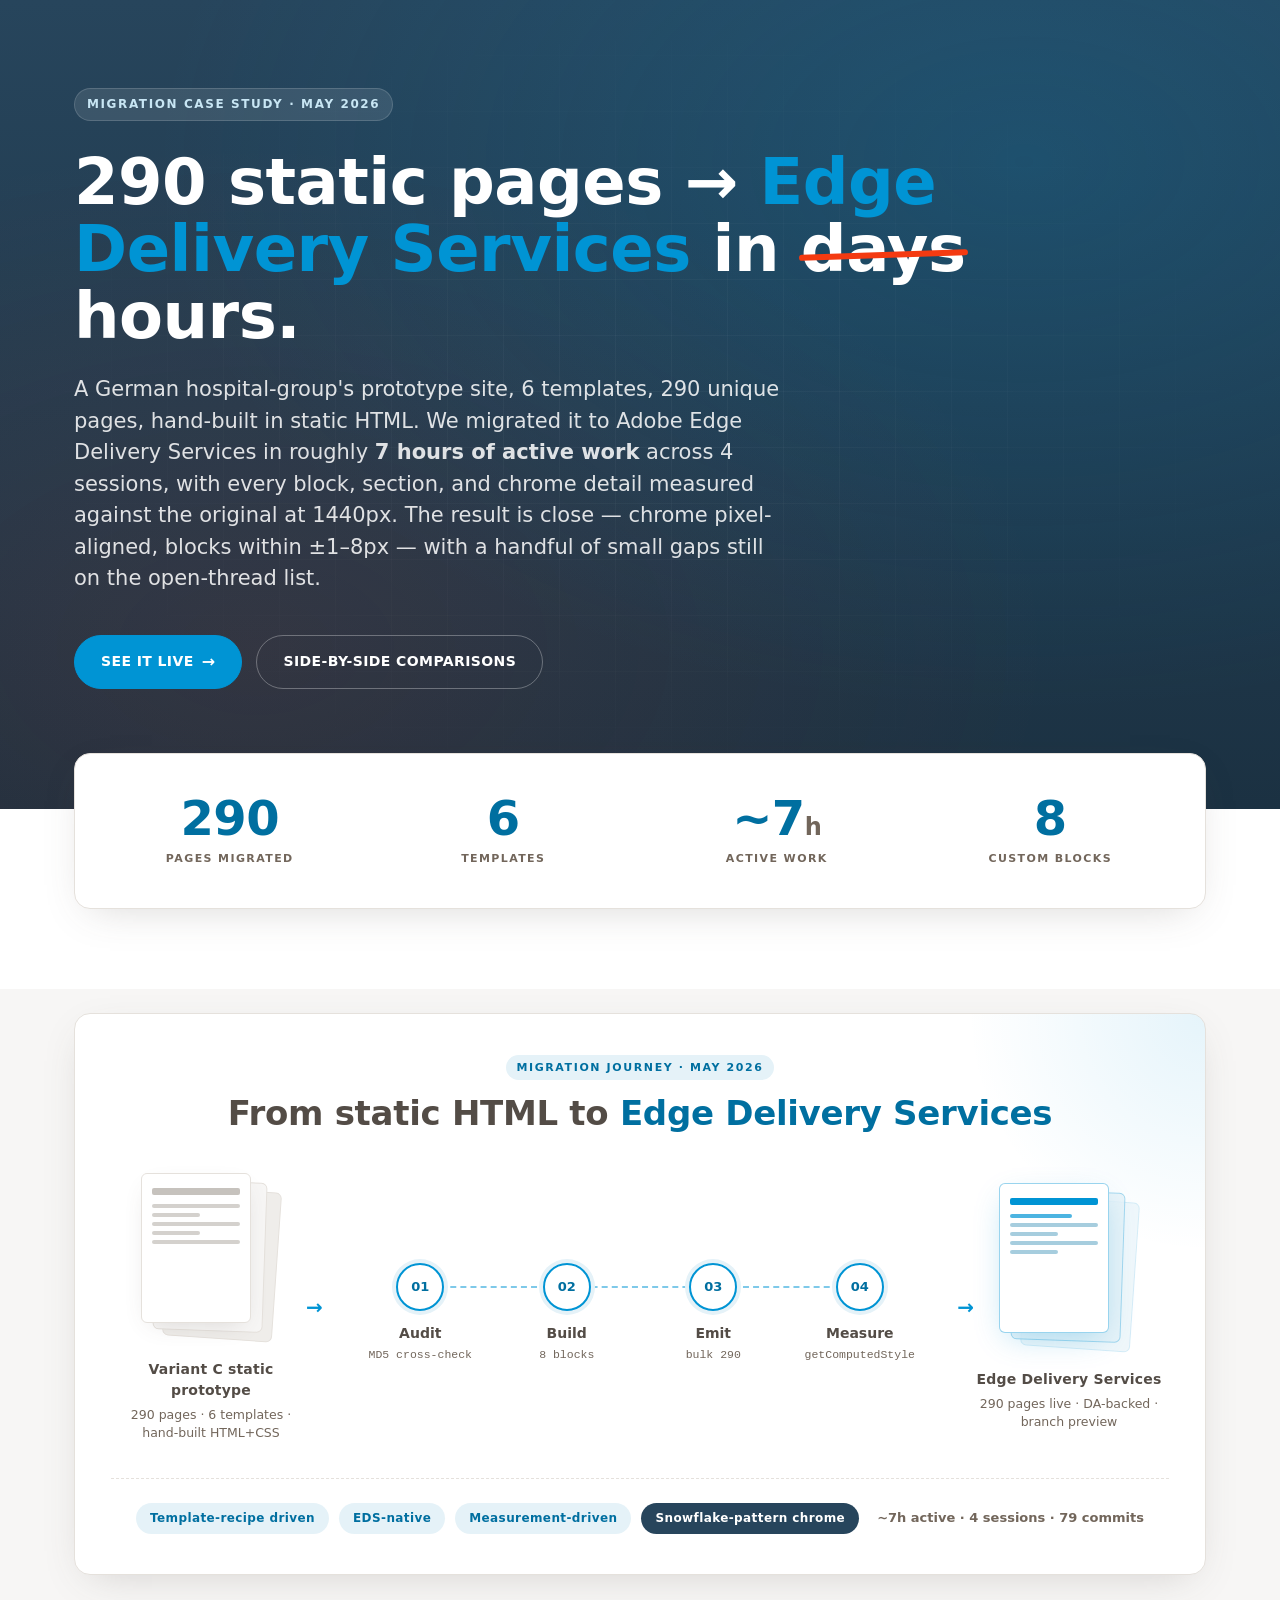
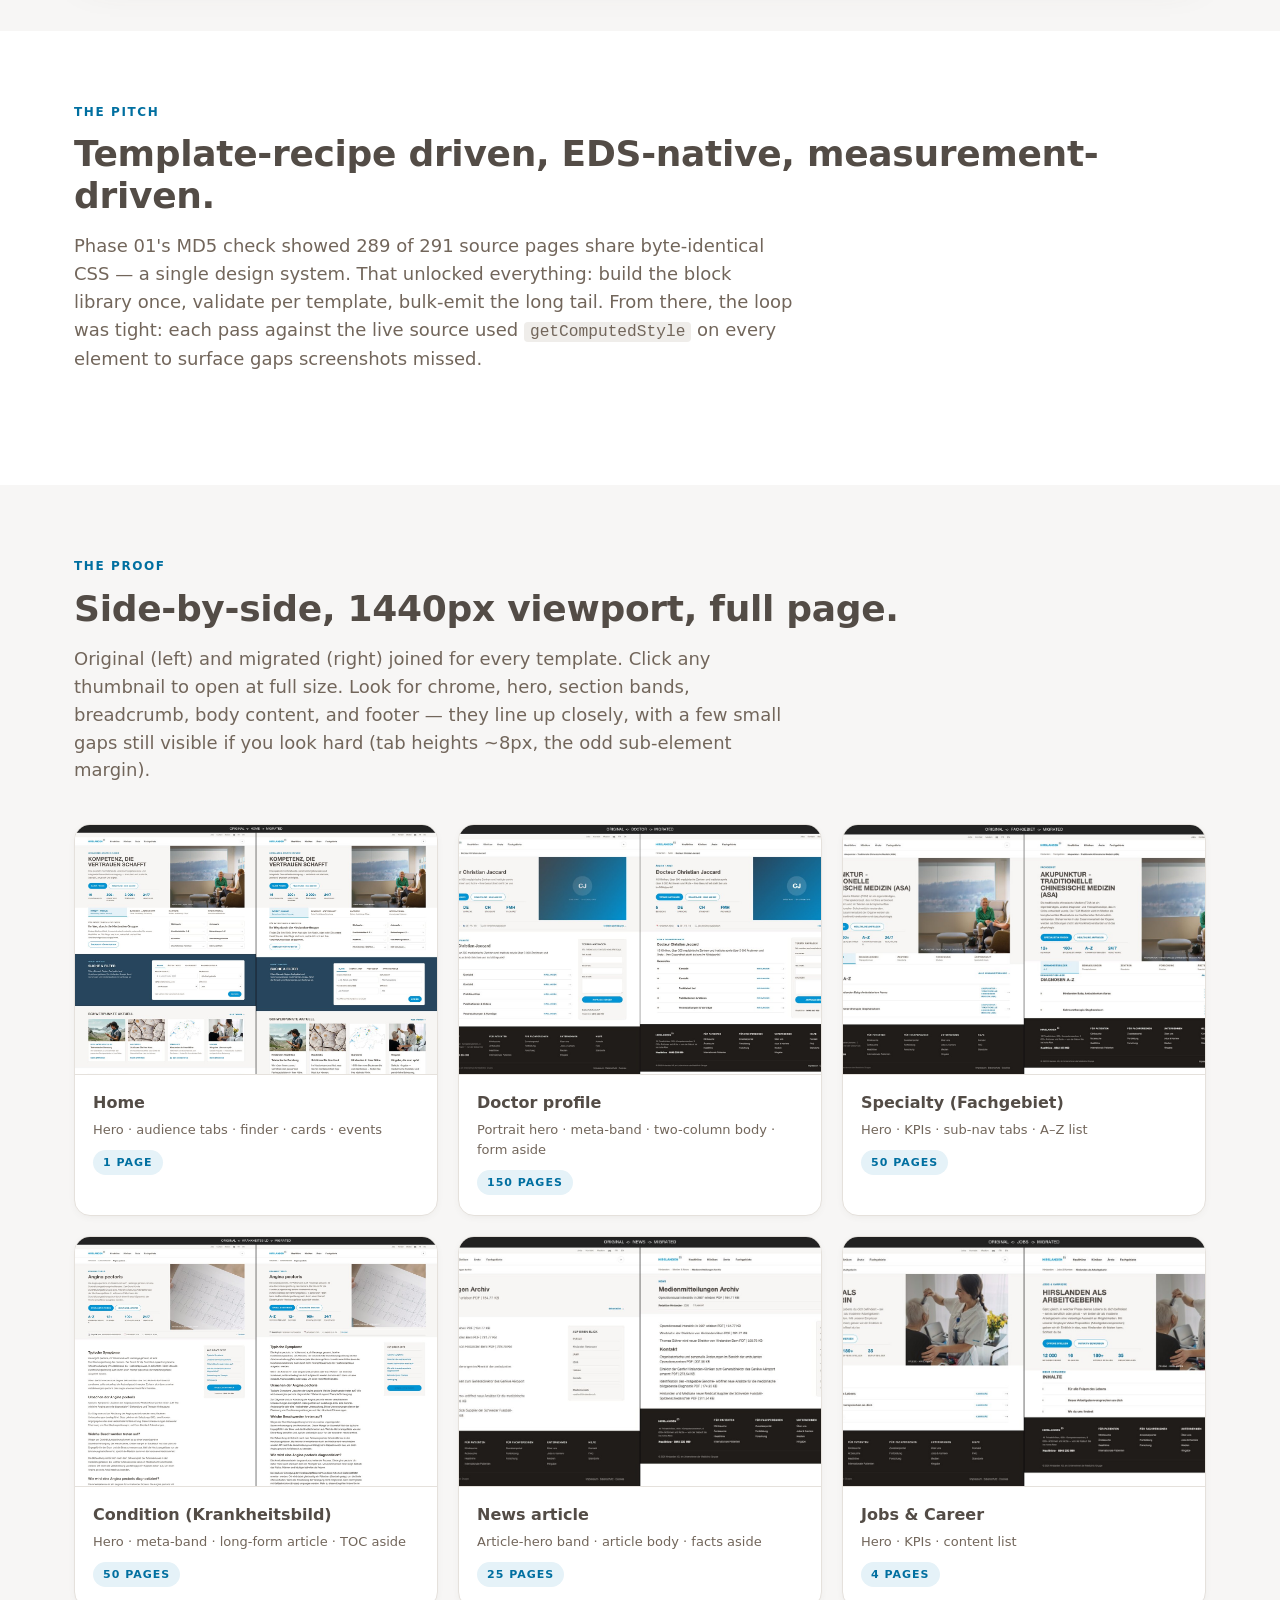
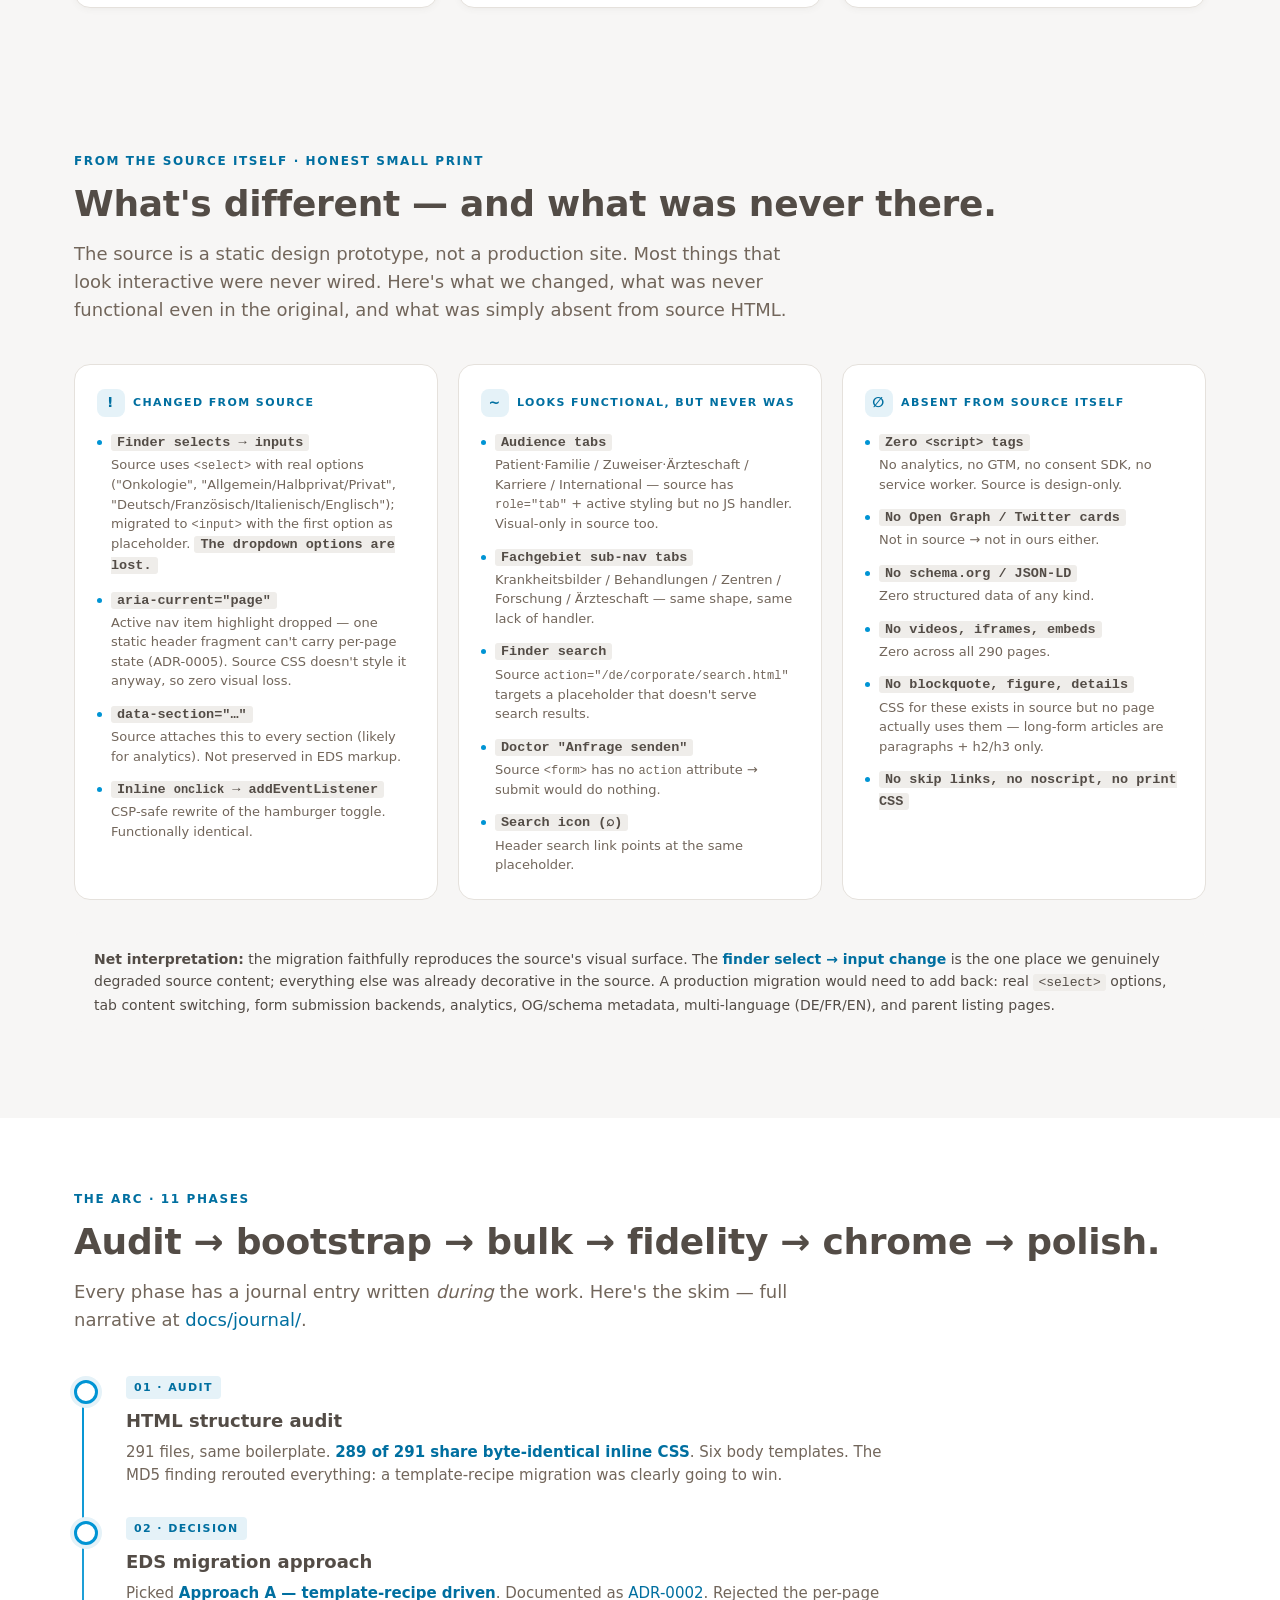
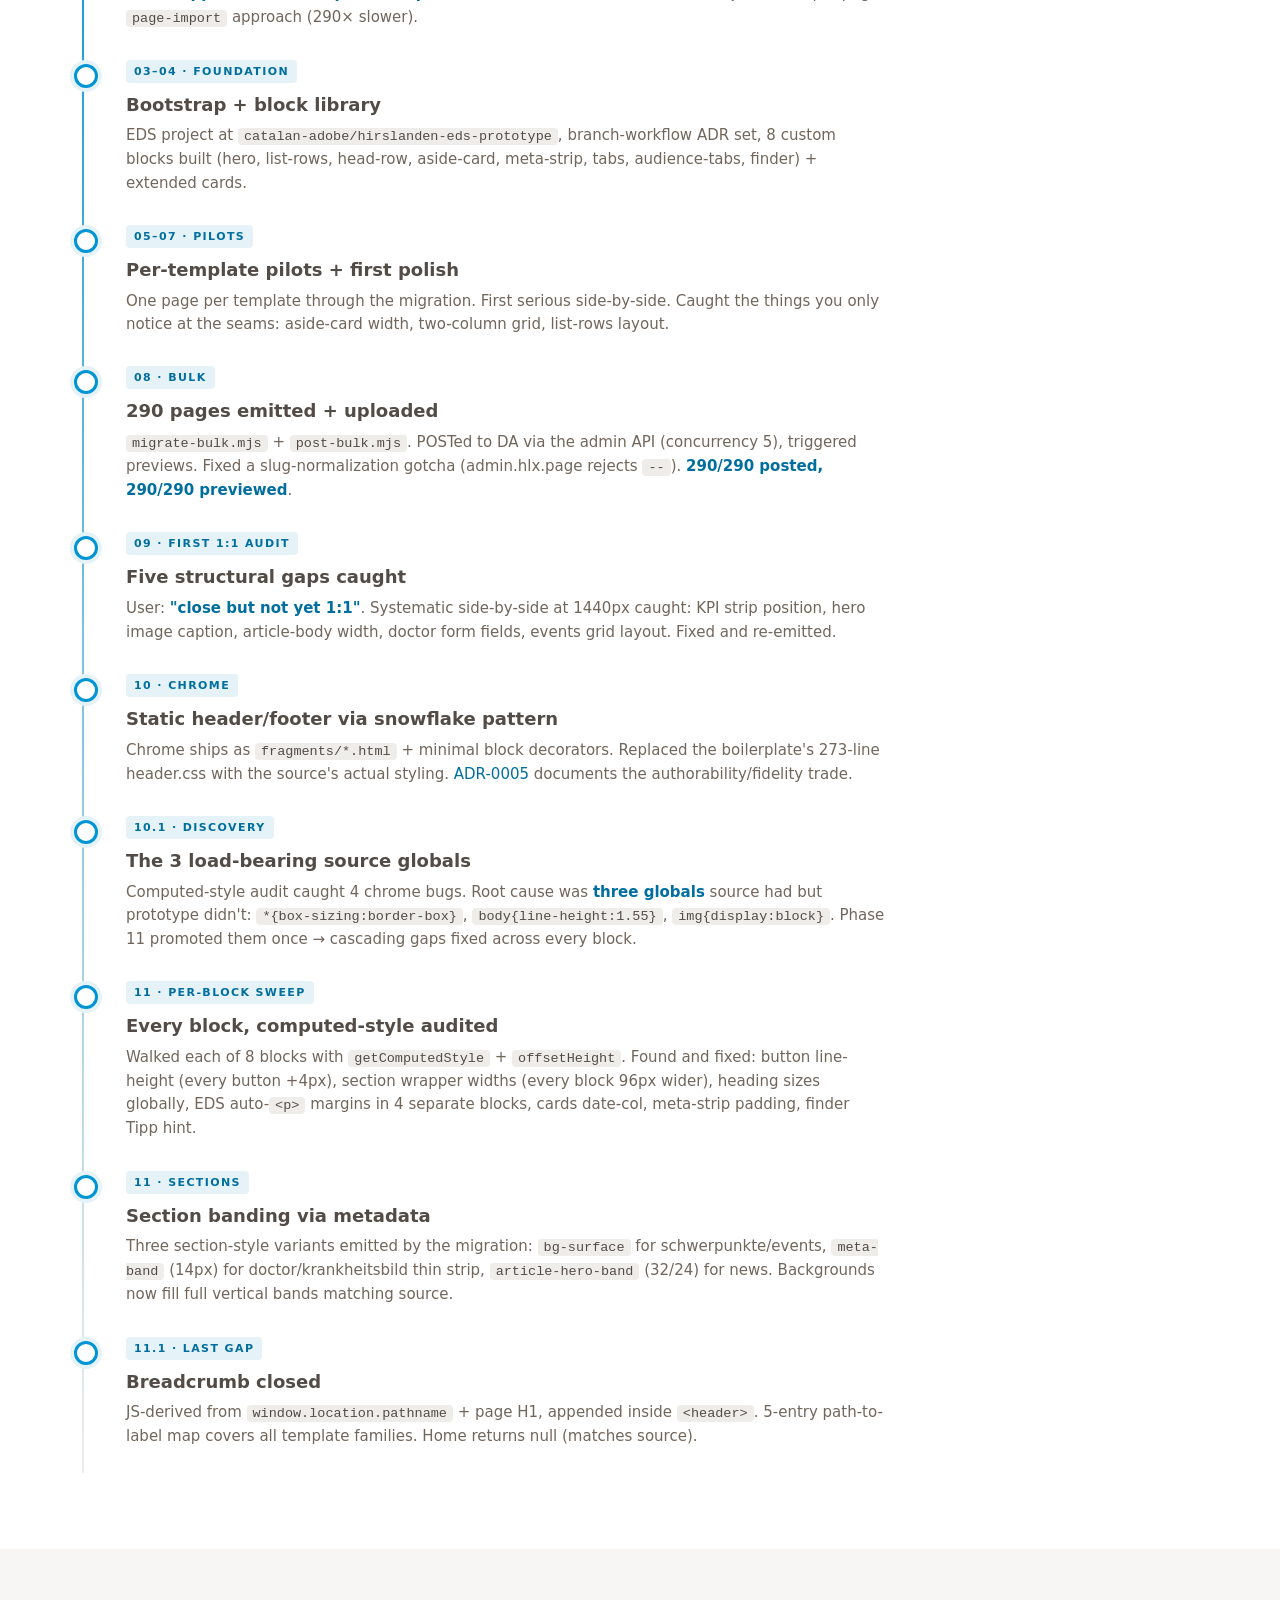
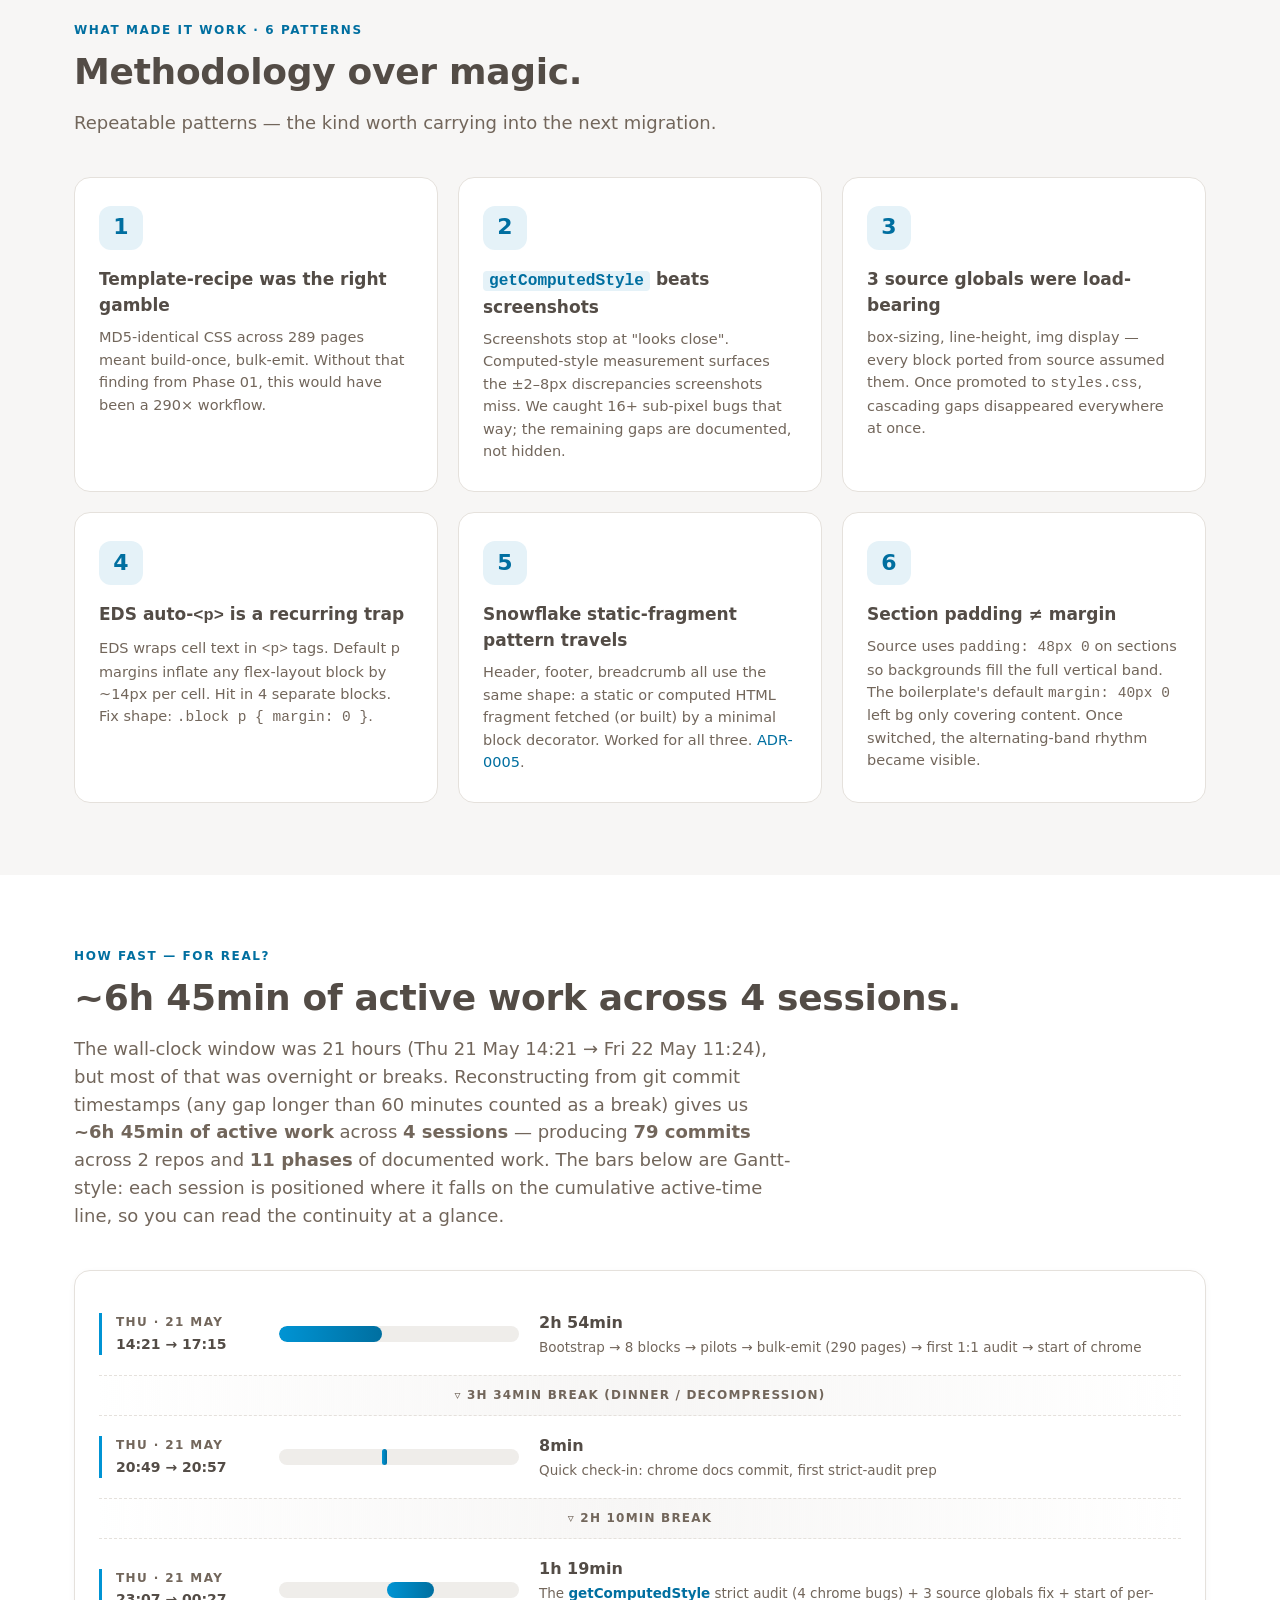
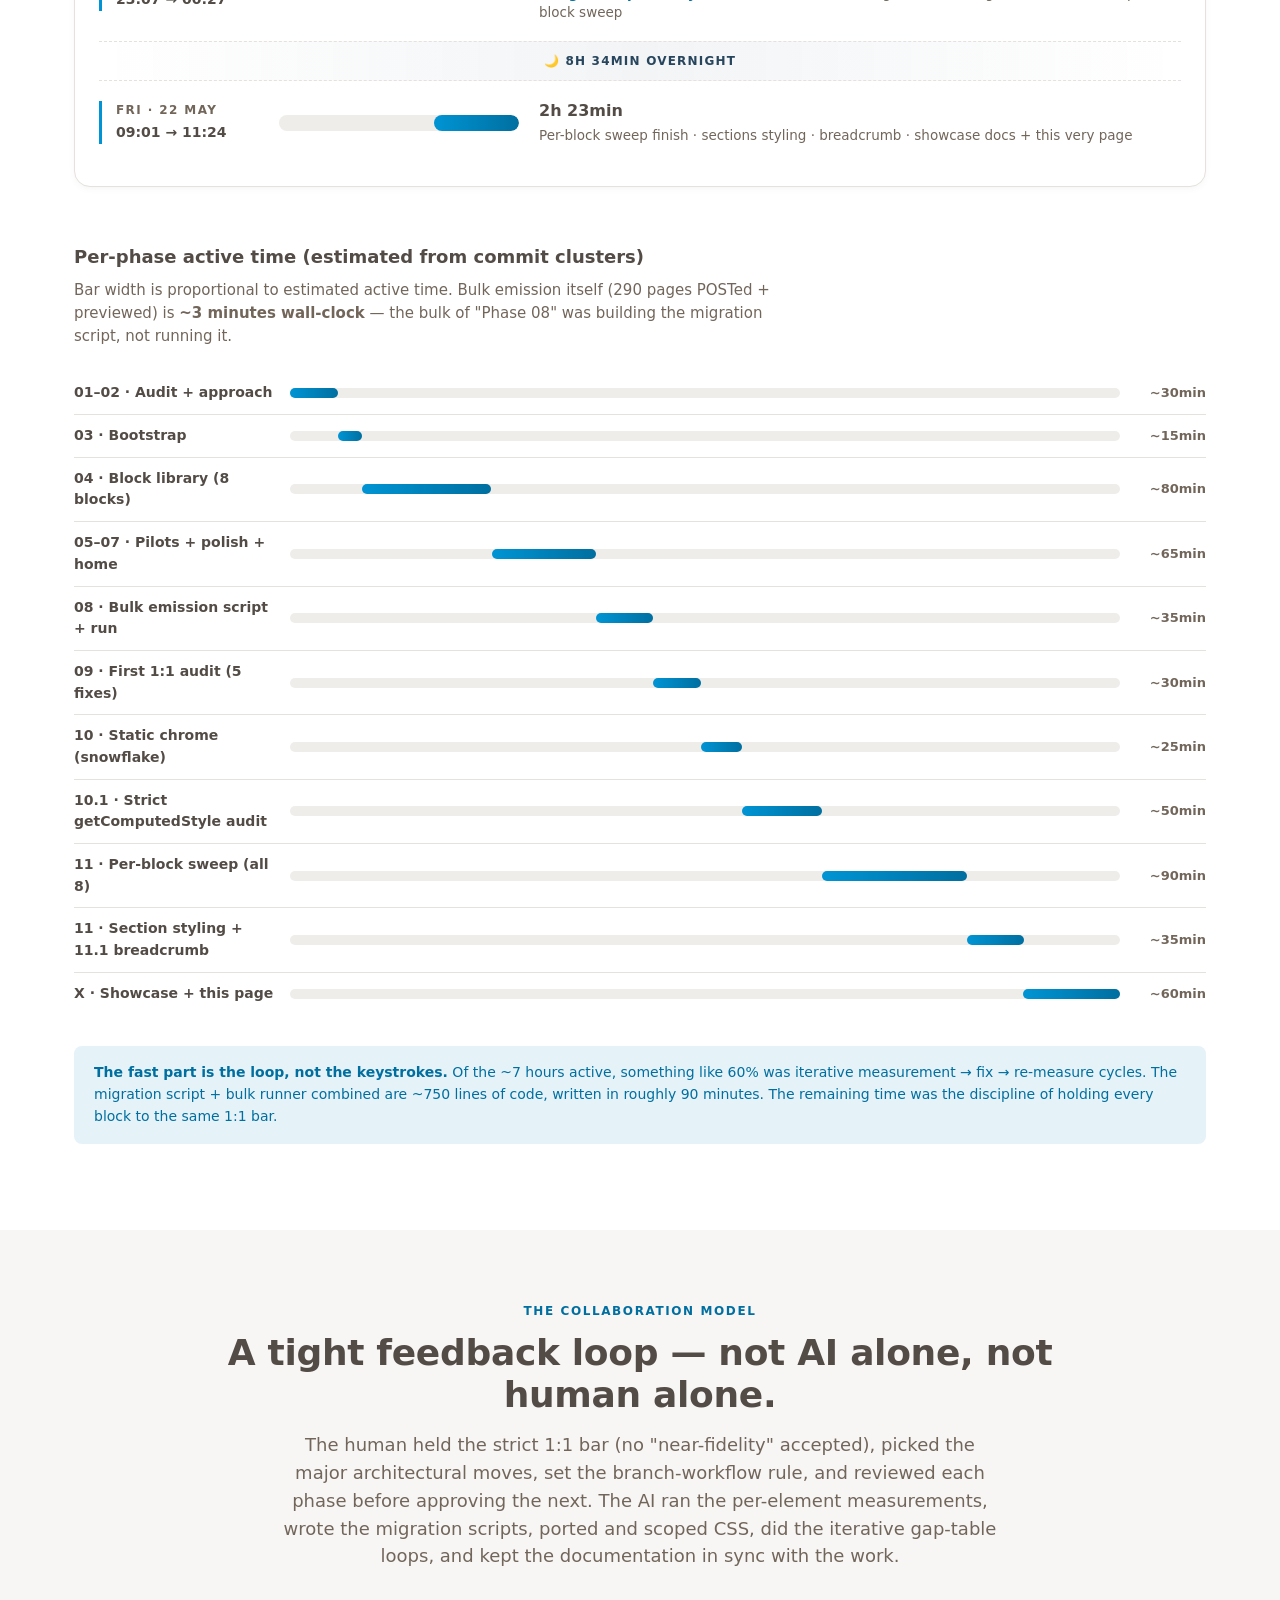
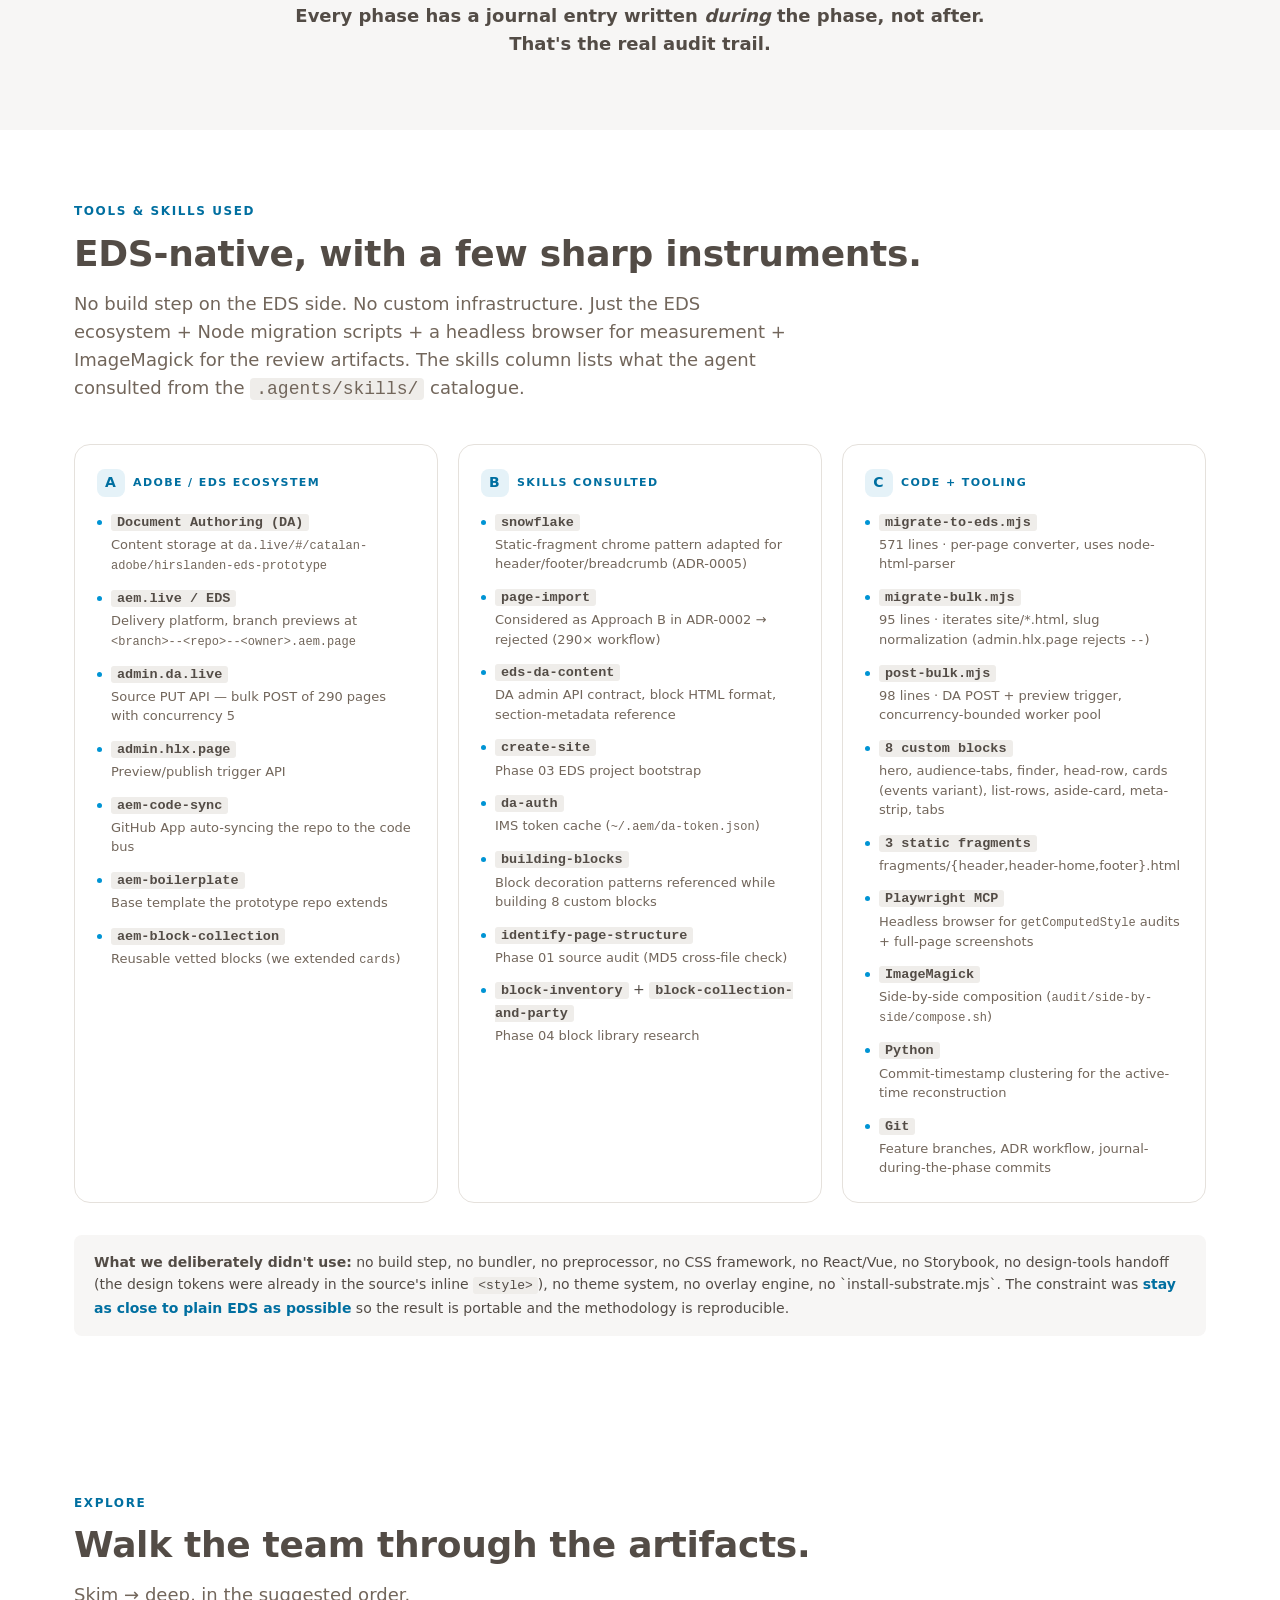
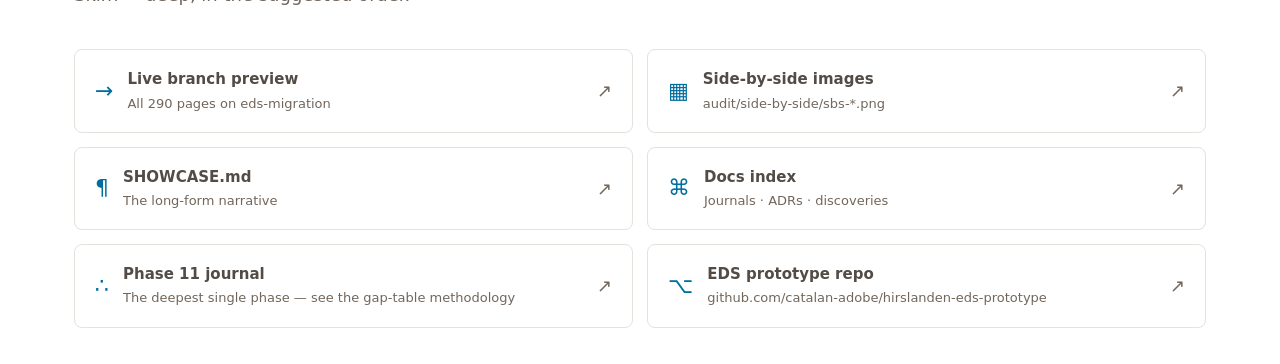
==== docs/showcase/index.html @ 806e6b84 "docs: relocate docs + audit from migrate-hirslanden Moves all 11 phase journals, 5 ADRs, 3 discoveri" ====
<!doctype html>
<html lang="en">
<head>
<meta charset="utf-8">
<meta name="viewport" content="width=device-width, initial-scale=1">
<title>290 pages → EDS in ~7 hours · Hirslanden migration case study</title>
<meta name="description" content="From static HTML to Adobe Edge Delivery Services in roughly 7 hours of active work, with high visual fidelity at 1440px and a handful of documented gaps still on the open-thread list.">
<style>
  :root {
    /* Variant C tokens — same palette as the migrated site */
    --bg: #FFFFFF;
    --surface: #F7F6F5;
    --surface-2: #EFEDEA;
    --ink: #534C46;
    --ink-soft: #72665B;
    --primary: #0094D4;
    --primary-soft: #E5F2F8;
    --primary-deep: #006FA0;
    --secondary: #27455C;
    --accent: #F43A11;
    --border: #E5E1DC;
    --radius: 8px;
    --radius-lg: 16px;
    --radius-pill: 999px;
    --shadow-sm: 0 2px 8px -3px rgba(83,76,70,0.10);
    --shadow-md: 0 12px 40px -16px rgba(83,76,70,0.25);
    --maxw: 1180px;
    --pad: 24px;
  }

  * { box-sizing: border-box; }
  html, body { margin: 0; padding: 0; }
  body {
    font-family: -apple-system, BlinkMacSystemFont, "SF Pro Text", "Segoe UI", system-ui, sans-serif;
    color: var(--ink);
    background: var(--bg);
    font-size: 16px;
    line-height: 1.55;
    -webkit-font-smoothing: antialiased;
  }
  a { color: var(--primary-deep); text-decoration: none; }
  a:hover { text-decoration: underline; }

  .wrap { max-width: var(--maxw); margin: 0 auto; padding: 0 var(--pad); }

  /* ========================= HERO ========================= */
  .hero {
    position: relative;
    background:
      radial-gradient(ellipse at 80% 20%, rgba(0,148,212,0.18) 0%, rgba(0,148,212,0) 60%),
      radial-gradient(ellipse at 20% 80%, rgba(244,58,17,0.10) 0%, rgba(244,58,17,0) 55%),
      linear-gradient(180deg, var(--secondary) 0%, #1B3142 100%);
    color: #fff;
    padding: 88px 0 120px;
    overflow: hidden;
  }
  .hero::before {
    content: "";
    position: absolute;
    inset: 0;
    background-image:
      linear-gradient(rgba(255,255,255,0.04) 1px, transparent 1px),
      linear-gradient(90deg, rgba(255,255,255,0.04) 1px, transparent 1px);
    background-size: 56px 56px;
    background-position: -1px -1px;
    pointer-events: none;
    mask-image: radial-gradient(ellipse at center, rgba(0,0,0,1) 0%, rgba(0,0,0,0) 75%);
    -webkit-mask-image: radial-gradient(ellipse at center, rgba(0,0,0,1) 0%, rgba(0,0,0,0) 75%);
  }
  .hero .wrap { position: relative; }
  .hero-eyebrow {
    display: inline-block;
    background: rgba(255,255,255,0.10);
    color: #C8E6F4;
    padding: 6px 12px;
    border-radius: var(--radius-pill);
    font-size: 12px;
    letter-spacing: 1.6px;
    text-transform: uppercase;
    font-weight: 600;
    margin-bottom: 28px;
    border: 1px solid rgba(255,255,255,0.15);
  }
  .hero-h1 {
    margin: 0 0 24px;
    font-size: clamp(36px, 5vw, 64px);
    line-height: 1.05;
    letter-spacing: -0.5px;
    font-weight: 700;
    max-width: 900px;
  }
  .hero-h1 .accent { color: var(--primary); }
  .hero-h1 .strike { position: relative; }
  .hero-h1 .strike::after {
    content: ""; position: absolute; left: -2px; right: -2px; top: 55%;
    height: 6px; background: var(--accent); transform: rotate(-2deg);
    border-radius: 3px;
  }
  .hero-lede {
    font-size: clamp(17px, 1.8vw, 21px);
    line-height: 1.5;
    max-width: 720px;
    color: rgba(255,255,255,0.85);
    margin: 0 0 40px;
  }
  .hero-ctas { display: flex; gap: 14px; flex-wrap: wrap; }
  .btn {
    display: inline-flex; align-items: center; gap: 8px;
    padding: 14px 26px;
    border-radius: var(--radius-pill);
    font-weight: 600; font-size: 14px;
    letter-spacing: 0.4px; text-transform: uppercase;
    border: 1.5px solid transparent;
    transition: transform 0.12s, background 0.15s, border-color 0.15s;
  }
  .btn:hover { text-decoration: none; transform: translateY(-1px); }
  .btn-primary { background: var(--primary); color: #fff; border-color: var(--primary); }
  .btn-primary:hover { background: var(--primary-deep); border-color: var(--primary-deep); }
  .btn-ghost { background: transparent; color: #fff; border-color: rgba(255,255,255,0.30); }
  .btn-ghost:hover { background: rgba(255,255,255,0.08); }
  .btn .arrow { font-size: 16px; }

  /* ========================= STAT STRIP ========================= */
  .stats {
    position: relative;
    margin-top: -56px;
    margin-bottom: 80px;
  }
  .stats-grid {
    background: #fff;
    border-radius: var(--radius-lg);
    box-shadow: var(--shadow-md);
    padding: 32px 24px;
    display: grid;
    grid-template-columns: repeat(4, 1fr);
    gap: 12px;
    border: 1px solid var(--border);
  }
  @media (max-width: 820px) {
    .stats-grid { grid-template-columns: repeat(2, 1fr); padding: 24px 16px; }
  }
  .stat { text-align: center; padding: 8px 12px; }
  .stat-n {
    font-size: clamp(32px, 4vw, 48px);
    font-weight: 700;
    color: var(--primary-deep);
    line-height: 1;
    letter-spacing: -0.5px;
    font-variant-numeric: tabular-nums;
  }
  .stat-l {
    margin-top: 8px;
    font-size: 11px;
    letter-spacing: 1.4px;
    text-transform: uppercase;
    font-weight: 600;
    color: var(--ink-soft);
  }

  /* ========================= SECTION ========================= */
  section.pad { padding: 72px 0; }
  section.bg-surface { background: var(--surface); }
  .section-eyebrow {
    font-size: 12px;
    letter-spacing: 1.6px;
    text-transform: uppercase;
    color: var(--primary-deep);
    font-weight: 700;
    margin: 0 0 12px;
  }
  .section-h2 {
    margin: 0 0 16px;
    font-size: clamp(26px, 3vw, 36px);
    line-height: 1.15;
    letter-spacing: -0.3px;
    color: var(--ink);
    font-weight: 700;
  }
  .section-lede {
    font-size: 18px;
    color: var(--ink-soft);
    max-width: 720px;
    margin: 0 0 40px;
  }

  /* ========================= SBS GALLERY ========================= */
  .sbs-grid {
    display: grid;
    grid-template-columns: repeat(3, 1fr);
    gap: 20px;
  }
  @media (max-width: 980px) { .sbs-grid { grid-template-columns: repeat(2, 1fr); } }
  @media (max-width: 560px) { .sbs-grid { grid-template-columns: 1fr; } }
  .sbs-card {
    background: #fff;
    border-radius: var(--radius-lg);
    overflow: hidden;
    border: 1px solid var(--border);
    box-shadow: var(--shadow-sm);
    transition: transform 0.15s, box-shadow 0.15s;
    cursor: zoom-in;
    display: flex;
    flex-direction: column;
  }
  .sbs-card:hover { transform: translateY(-2px); box-shadow: var(--shadow-md); }
  .sbs-card .frame {
    aspect-ratio: 16 / 11;
    background: var(--surface);
    overflow: hidden;
    position: relative;
  }
  .sbs-card .frame img {
    width: 100%; height: 100%;
    object-fit: cover;
    object-position: top center;
    display: block;
  }
  .sbs-card .body {
    padding: 16px 18px 20px;
    border-top: 1px solid var(--border);
  }
  .sbs-card .label { font-weight: 700; color: var(--ink); font-size: 16px; }
  .sbs-card .sub { font-size: 13px; color: var(--ink-soft); margin-top: 4px; }
  .sbs-card .chip {
    display: inline-block; margin-top: 10px;
    background: var(--primary-soft); color: var(--primary-deep);
    padding: 4px 10px; border-radius: var(--radius-pill);
    font-size: 11px; font-weight: 700; letter-spacing: 1px; text-transform: uppercase;
  }

  /* ========================= TIMELINE ========================= */
  .timeline {
    position: relative;
    padding-left: 28px;
  }
  .timeline::before {
    content: "";
    position: absolute;
    left: 8px; top: 4px; bottom: 4px;
    width: 2px; background: linear-gradient(180deg, var(--primary) 0%, var(--surface-2) 100%);
    border-radius: 2px;
  }
  .phase {
    position: relative;
    padding: 0 0 28px 24px;
  }
  .phase::before {
    content: "";
    position: absolute;
    left: -28px; top: 6px;
    width: 18px; height: 18px;
    border-radius: 50%;
    background: #fff;
    border: 3px solid var(--primary);
    box-shadow: 0 0 0 4px var(--primary-soft);
  }
  .phase-num {
    display: inline-block;
    font-size: 11px; letter-spacing: 1.4px; text-transform: uppercase;
    font-weight: 700; color: var(--primary-deep);
    background: var(--primary-soft); padding: 3px 8px; border-radius: 4px;
    margin-bottom: 8px;
  }
  .phase-h { margin: 0 0 6px; font-size: 18px; font-weight: 700; color: var(--ink); }
  .phase-d { margin: 0; color: var(--ink-soft); font-size: 15px; line-height: 1.55; max-width: 760px; }
  .phase-d em { color: var(--primary-deep); font-style: normal; font-weight: 600; }
  .phase-d code {
    background: var(--surface-2); padding: 1px 6px; border-radius: 4px;
    font-size: 0.9em; color: var(--ink); font-family: "SF Mono", Menlo, Consolas, monospace;
  }

  /* ========================= PATTERNS GRID ========================= */
  .patterns {
    display: grid;
    grid-template-columns: repeat(3, 1fr);
    gap: 20px;
  }
  @media (max-width: 980px) { .patterns { grid-template-columns: repeat(2, 1fr); } }
  @media (max-width: 560px) { .patterns { grid-template-columns: 1fr; } }
  .pattern {
    background: #fff;
    border: 1px solid var(--border);
    border-radius: var(--radius-lg);
    padding: 28px 24px;
    transition: transform 0.15s, border-color 0.15s;
  }
  .pattern:hover { transform: translateY(-2px); border-color: var(--primary); }
  .pattern .icon {
    width: 44px; height: 44px;
    border-radius: 12px;
    background: var(--primary-soft);
    color: var(--primary-deep);
    display: inline-flex; align-items: center; justify-content: center;
    font-size: 22px; font-weight: 700;
    margin-bottom: 16px;
  }
  .pattern-h { margin: 0 0 8px; font-size: 17px; font-weight: 700; color: var(--ink); }
  .pattern-d { margin: 0; font-size: 14.5px; color: var(--ink-soft); line-height: 1.55; }

  /* ========================= SESSIONS STRIP ========================= */
  .sessions {
    background: #fff;
    border: 1px solid var(--border);
    border-radius: var(--radius-lg);
    padding: 28px 24px;
    box-shadow: var(--shadow-sm);
  }
  .session-row,
  .session-total {
    display: grid;
    grid-template-columns: 160px 240px 1fr;
    gap: 20px;
    align-items: center;
    padding: 12px 0;
  }
  .session-total {
    border-top: 2px solid var(--surface-2);
    margin-top: 4px;
    padding-top: 18px;
  }
  .session-when {
    border-left: 3px solid var(--primary);
    padding-left: 14px;
  }
  .session-day {
    font-size: 12px;
    letter-spacing: 1.4px;
    text-transform: uppercase;
    color: var(--ink-soft);
    font-weight: 700;
  }
  .session-time {
    margin-top: 2px;
    font-size: 14px;
    font-weight: 700;
    color: var(--ink);
    font-variant-numeric: tabular-nums;
  }
  .session-bar {
    height: 16px;
    background: var(--surface-2);
    border-radius: var(--radius-pill);
    overflow: hidden;
    position: relative;
  }
  .session-fill {
    position: absolute;
    top: 0;
    height: 100%;
    border-radius: var(--radius-pill);
    /* Gantt-style: each session positioned where it falls in the
       cumulative active timeline. Continuity makes the 4-session
       chain feel like one connected effort. */
    transition: left 0.8s cubic-bezier(0.4, 0, 0.2, 1),
                width 0.8s cubic-bezier(0.4, 0, 0.2, 1);
  }
  .session-meta { min-width: 0; }
  .session-span {
    font-size: 16px;
    font-weight: 700;
    color: var(--ink);
    font-variant-numeric: tabular-nums;
  }
  .session-what {
    margin-top: 2px;
    font-size: 13.5px;
    color: var(--ink-soft);
    line-height: 1.45;
  }
  .session-what em { color: var(--primary-deep); font-style: normal; font-weight: 600; }
  .session-gap {
    text-align: center;
    padding: 10px 0;
    font-size: 12px;
    letter-spacing: 1.2px;
    text-transform: uppercase;
    color: var(--ink-soft);
    font-weight: 600;
    border-top: 1px dashed var(--border);
    border-bottom: 1px dashed var(--border);
    margin: 6px 0;
    background: linear-gradient(90deg, transparent 0%, var(--surface) 50%, transparent 100%);
  }
  .session-gap.night {
    color: var(--secondary);
    background: linear-gradient(90deg, transparent 0%, rgba(39,69,92,0.06) 50%, transparent 100%);
  }
  @media (max-width: 820px) {
    .session-row, .session-total {
      grid-template-columns: 1fr;
      gap: 8px;
    }
    .session-bar { display: none; }
  }

  /* ========================= TIME BARS ========================= */
  .time-row {
    display: grid;
    grid-template-columns: 200px 1fr 70px;
    align-items: center;
    gap: 16px;
    padding: 10px 0;
    border-bottom: 1px solid var(--border);
  }
  .time-row:last-child { border-bottom: none; }
  .time-label { font-size: 14px; font-weight: 600; color: var(--ink); }
  .time-bar {
    height: 10px;
    background: var(--surface-2);
    border-radius: var(--radius-pill);
    position: relative;
  }
  .time-bar > span {
    display: block;
    position: absolute;
    top: 0;
    height: 100%;
    background: linear-gradient(90deg, var(--primary) 0%, var(--primary-deep) 100%);
    border-radius: var(--radius-pill);
    /* Gantt-style: each phase positioned at its cumulative offset in
       the total active timeline. */
    transition: left 0.6s cubic-bezier(0.4, 0, 0.2, 1),
                width 0.6s cubic-bezier(0.4, 0, 0.2, 1);
  }
  .time-val { font-size: 13px; color: var(--ink-soft); text-align: right; font-variant-numeric: tabular-nums; font-weight: 600; }
  @media (max-width: 720px) {
    .time-row { grid-template-columns: 1fr; gap: 4px; padding: 12px 0; }
    .time-val { text-align: left; }
  }

  /* ========================= TOOLS GRID ========================= */
  .tools {
    display: grid;
    grid-template-columns: repeat(3, 1fr);
    gap: 20px;
  }
  @media (max-width: 980px) { .tools { grid-template-columns: repeat(2, 1fr); } }
  @media (max-width: 560px) { .tools { grid-template-columns: 1fr; } }
  .tool-card {
    background: #fff;
    border: 1px solid var(--border);
    border-radius: var(--radius-lg);
    padding: 24px 22px;
  }
  .tool-card .cat {
    font-size: 11px;
    letter-spacing: 1.4px;
    text-transform: uppercase;
    color: var(--primary-deep);
    font-weight: 700;
    margin: 0 0 14px;
    display: flex;
    align-items: center;
    gap: 8px;
  }
  .tool-card .cat .badge {
    width: 28px; height: 28px;
    border-radius: 8px;
    background: var(--primary-soft);
    display: inline-flex; align-items: center; justify-content: center;
    font-size: 14px; font-weight: 700; color: var(--primary-deep);
  }
  .tool-card ul {
    list-style: none;
    padding: 0;
    margin: 0;
    display: flex;
    flex-direction: column;
    gap: 12px;
  }
  .tool-card li {
    font-size: 14px;
    line-height: 1.5;
    color: var(--ink);
    padding-left: 14px;
    position: relative;
  }
  .tool-card li::before {
    content: "";
    position: absolute;
    left: 0; top: 9px;
    width: 5px; height: 5px;
    background: var(--primary);
    border-radius: 50%;
  }
  .tool-card li strong {
    color: var(--ink);
    font-weight: 700;
    font-family: "SF Mono", Menlo, Consolas, monospace;
    font-size: 13.5px;
    background: var(--surface-2);
    padding: 1px 6px;
    border-radius: 3px;
  }
  .tool-card li .role {
    display: block;
    font-size: 13px;
    color: var(--ink-soft);
    margin-top: 2px;
  }

  /* ========================= LINKS ========================= */
  .link-grid {
    display: grid;
    grid-template-columns: repeat(2, 1fr);
    gap: 14px;
  }
  @media (max-width: 720px) { .link-grid { grid-template-columns: 1fr; } }
  .link-card {
    display: flex; align-items: center; gap: 14px;
    background: #fff;
    border: 1px solid var(--border);
    border-radius: var(--radius);
    padding: 18px 20px;
    text-decoration: none;
    color: var(--ink);
    transition: border-color 0.15s, transform 0.15s;
  }
  .link-card:hover { border-color: var(--primary); transform: translateX(2px); text-decoration: none; }
  .link-card .icon { color: var(--primary-deep); font-size: 22px; flex: none; }
  .link-card .title { font-weight: 700; font-size: 15px; }
  .link-card .sub { font-size: 13px; color: var(--ink-soft); margin-top: 2px; }
  .link-card .arrow { margin-left: auto; color: var(--ink-soft); font-size: 18px; }

  /* ========================= LIGHTBOX ========================= */
  .lightbox {
    position: fixed; inset: 0;
    background: rgba(31, 28, 25, 0.92);
    display: none;
    align-items: center;
    justify-content: center;
    z-index: 1000;
    padding: 32px;
  }
  .lightbox.is-open { display: flex; }
  .lightbox img {
    max-width: 100%; max-height: 100%;
    box-shadow: 0 40px 80px rgba(0,0,0,0.5);
    border-radius: 4px;
  }
  .lightbox-close {
    position: fixed; top: 20px; right: 20px;
    background: rgba(255,255,255,0.10);
    border: 1px solid rgba(255,255,255,0.20);
    color: #fff;
    width: 44px; height: 44px;
    border-radius: 50%;
    font-size: 20px;
    cursor: pointer;
    display: flex; align-items: center; justify-content: center;
  }
  .lightbox-close:hover { background: rgba(255,255,255,0.20); }

  /* ========================= INFOGRAPHIC ========================= */
  .infographic {
    padding: 24px 0 56px;
    background: var(--surface);
  }
  .ig-card {
    background: #fff;
    border: 1px solid var(--border);
    border-radius: var(--radius-lg);
    padding: 40px 36px;
    box-shadow: var(--shadow-md);
    position: relative;
    overflow: hidden;
  }
  .ig-card::before {
    content: "";
    position: absolute;
    top: 0; right: 0;
    width: 280px; height: 280px;
    background: radial-gradient(circle at top right, rgba(0,148,212,0.10) 0%, rgba(0,148,212,0) 60%);
    pointer-events: none;
  }
  .ig-title {
    text-align: center;
    margin-bottom: 40px;
    position: relative;
  }
  .ig-eyebrow {
    display: inline-block;
    font-size: 11px;
    letter-spacing: 1.6px;
    text-transform: uppercase;
    color: var(--primary-deep);
    font-weight: 700;
    background: var(--primary-soft);
    padding: 4px 10px;
    border-radius: var(--radius-pill);
  }
  .ig-h2 {
    margin: 14px 0 0;
    font-size: clamp(24px, 2.8vw, 34px);
    font-weight: 700;
    letter-spacing: -0.3px;
    color: var(--ink);
    line-height: 1.15;
  }
  .ig-accent { color: var(--primary-deep); }

  .ig-flow {
    display: grid;
    grid-template-columns: 200px 1fr 200px;
    gap: 24px;
    align-items: center;
    position: relative;
  }

  .ig-side { text-align: center; }
  .ig-stack {
    position: relative;
    width: 140px;
    height: 170px;
    margin: 0 auto 16px;
  }
  .ig-page {
    position: absolute;
    width: 110px;
    height: 150px;
    border-radius: 6px;
    background: #fff;
    border: 1px solid var(--border);
    box-sizing: border-box;
  }
  .ig-page.p3 { top: 16px; left: 26px; transform: rotate(4deg); background: var(--surface-2); }
  .ig-page.p2 { top: 8px; left: 14px; transform: rotate(2deg); background: var(--surface); }
  .ig-page.p1 {
    top: 0; left: 0;
    display: flex; flex-direction: column; gap: 5px;
    padding: 14px 10px;
    box-shadow: 0 8px 24px -10px rgba(83,76,70,0.20);
  }
  .ig-page-bar {
    height: 7px;
    background: var(--ink-soft);
    opacity: 0.4;
    border-radius: 2px;
    margin-bottom: 4px;
  }
  .ig-page-line {
    height: 4px;
    background: var(--ink-soft);
    opacity: 0.3;
    border-radius: 2px;
  }
  .ig-page-line.short { width: 55%; }

  /* EDS side: cyan branding */
  .ig-stack-eds .ig-page.p3 { background: var(--primary-soft); opacity: 0.6; border-color: rgba(0,148,212,0.20); }
  .ig-stack-eds .ig-page.p2 { background: rgb(229 242 248 / 80%); border-color: rgba(0,148,212,0.30); }
  .ig-stack-eds .ig-page.p1 {
    border-color: rgba(0,148,212,0.40);
    box-shadow: 0 10px 30px -8px rgba(0,148,212,0.30);
  }
  .ig-stack-eds .ig-page-bar { background: var(--primary); opacity: 1; }
  .ig-stack-eds .ig-page-line { background: var(--primary-deep); opacity: 0.35; }
  .ig-stack-eds .ig-page-line.accent { background: var(--primary); opacity: 0.7; width: 70%; }

  .ig-side-h {
    font-weight: 700;
    color: var(--ink);
    font-size: 14px;
    letter-spacing: 0.2px;
  }
  .ig-side-d {
    font-size: 12.5px;
    color: var(--ink-soft);
    margin-top: 4px;
    line-height: 1.45;
  }

  /* pipeline */
  .ig-pipeline {
    padding: 12px 12px 0;
    position: relative;
  }
  .ig-nodes {
    display: grid;
    grid-template-columns: repeat(4, 1fr);
    position: relative;
  }
  .ig-nodes::before {
    content: "";
    position: absolute;
    top: 23px; /* half of 48 circle */
    left: 12.5%;
    right: 12.5%;
    border-top: 2px dashed var(--primary);
    opacity: 0.5;
    z-index: 0;
  }
  .ig-node { position: relative; z-index: 1; text-align: center; }
  .ig-node-circle {
    width: 48px; height: 48px;
    border-radius: 50%;
    background: #fff;
    border: 2px solid var(--primary);
    color: var(--primary-deep);
    font-weight: 700;
    font-size: 13px;
    display: inline-flex;
    align-items: center;
    justify-content: center;
    box-shadow: 0 0 0 4px var(--primary-soft);
    margin-bottom: 12px;
    font-variant-numeric: tabular-nums;
  }
  .ig-node-label {
    font-weight: 700;
    color: var(--ink);
    font-size: 14px;
  }
  .ig-node-sub {
    font-size: 11.5px;
    color: var(--ink-soft);
    margin-top: 2px;
    font-family: "SF Mono", Menlo, Consolas, monospace;
  }

  /* between-side arrows */
  .ig-arrow {
    position: absolute;
    top: 50%;
    transform: translateY(-50%);
    color: var(--primary);
    font-size: 20px;
    font-weight: 700;
    z-index: 2;
    pointer-events: none;
  }
  .ig-arrow.left { left: 195px; }
  .ig-arrow.right { right: 195px; }

  /* chips */
  .ig-chips {
    margin-top: 36px;
    padding-top: 24px;
    border-top: 1px dashed var(--border);
    display: flex;
    gap: 10px;
    align-items: center;
    justify-content: center;
    flex-wrap: wrap;
    position: relative;
  }
  .ig-chip {
    background: var(--primary-soft);
    color: var(--primary-deep);
    padding: 6px 14px;
    border-radius: var(--radius-pill);
    font-size: 12px;
    font-weight: 700;
    letter-spacing: 0.4px;
  }
  .ig-chip.accent {
    background: var(--secondary);
    color: #fff;
  }
  .ig-time {
    margin-left: 8px;
    font-size: 13px;
    color: var(--ink-soft);
    font-weight: 600;
    font-variant-numeric: tabular-nums;
  }

  @media (max-width: 820px) {
    .ig-flow {
      grid-template-columns: 1fr;
      gap: 28px;
    }
    .ig-arrow { display: none; }
    .ig-chips { justify-content: flex-start; }
    .ig-time { margin-left: 0; }
  }

  /* fade-in on scroll */
  .fade { opacity: 0; transform: translateY(12px); transition: opacity 0.6s, transform 0.6s; }
  .fade.in { opacity: 1; transform: none; }
</style>
</head>
<body>

<!-- ============== HERO ============== -->
<header class="hero">
  <div class="wrap">
    <span class="hero-eyebrow">Migration case study · May 2026</span>
    <h1 class="hero-h1">
      290 static pages →
      <span class="accent">Edge Delivery Services</span>
      in <span class="strike">days</span> hours.
    </h1>
    <p class="hero-lede">
      A German hospital-group's prototype site, 6 templates, 290 unique pages, hand-built in
      static HTML. We migrated it to Adobe Edge Delivery Services in roughly
      <strong>7 hours of active work</strong> across 4 sessions, with every block, section, and
      chrome detail measured against the original at 1440px. The result is close — chrome
      pixel-aligned, blocks within ±1–8px — with a handful of small gaps still on the
      open-thread list.
    </p>
    <div class="hero-ctas">
      <a class="btn btn-primary" href="https://eds-migration--hirslanden-eds-prototype--catalan-adobe.aem.page/" target="_blank">
        See it live <span class="arrow">→</span>
      </a>
      <a class="btn btn-ghost" href="#sbs">Side-by-side comparisons</a>
    </div>
  </div>
</header>

<!-- ============== STATS ============== -->
<section class="stats">
  <div class="wrap">
    <div class="stats-grid">
      <div class="stat">
        <div class="stat-n" data-target="290">290</div>
        <div class="stat-l">Pages migrated</div>
      </div>
      <div class="stat">
        <div class="stat-n" data-target="6">6</div>
        <div class="stat-l">Templates</div>
      </div>
      <div class="stat">
        <div class="stat-n">~7<span style="font-size:0.5em;color:var(--ink-soft);font-weight:600;">h</span></div>
        <div class="stat-l">Active work</div>
      </div>
      <div class="stat">
        <div class="stat-n" data-target="8">8</div>
        <div class="stat-l">Custom blocks</div>
      </div>
    </div>
  </div>
</section>

<!-- ============== INFOGRAPHIC (visual story panel) ============== -->
<section class="infographic">
  <div class="wrap">
    <div class="ig-card">
      <div class="ig-title">
        <span class="ig-eyebrow">Migration journey · May 2026</span>
        <h2 class="ig-h2">From static HTML to <span class="ig-accent">Edge Delivery Services</span></h2>
      </div>

      <div class="ig-flow">
        <!-- LEFT: source -->
        <div class="ig-side">
          <div class="ig-stack">
            <span class="ig-page p3"></span>
            <span class="ig-page p2"></span>
            <span class="ig-page p1">
              <span class="ig-page-bar"></span>
              <span class="ig-page-line"></span>
              <span class="ig-page-line short"></span>
              <span class="ig-page-line"></span>
              <span class="ig-page-line short"></span>
              <span class="ig-page-line"></span>
            </span>
          </div>
          <div class="ig-side-h">Variant C static prototype</div>
          <div class="ig-side-d">290 pages · 6 templates · hand-built HTML+CSS</div>
        </div>

        <span class="ig-arrow left">→</span>

        <!-- MIDDLE: pipeline -->
        <div class="ig-pipeline">
          <div class="ig-nodes">
            <div class="ig-node">
              <div class="ig-node-circle">01</div>
              <div class="ig-node-label">Audit</div>
              <div class="ig-node-sub">MD5 cross-check</div>
            </div>
            <div class="ig-node">
              <div class="ig-node-circle">02</div>
              <div class="ig-node-label">Build</div>
              <div class="ig-node-sub">8 blocks</div>
            </div>
            <div class="ig-node">
              <div class="ig-node-circle">03</div>
              <div class="ig-node-label">Emit</div>
              <div class="ig-node-sub">bulk 290</div>
            </div>
            <div class="ig-node">
              <div class="ig-node-circle">04</div>
              <div class="ig-node-label">Measure</div>
              <div class="ig-node-sub">getComputedStyle</div>
            </div>
          </div>
        </div>

        <span class="ig-arrow right">→</span>

        <!-- RIGHT: EDS -->
        <div class="ig-side">
          <div class="ig-stack ig-stack-eds">
            <span class="ig-page p3"></span>
            <span class="ig-page p2"></span>
            <span class="ig-page p1">
              <span class="ig-page-bar"></span>
              <span class="ig-page-line accent"></span>
              <span class="ig-page-line"></span>
              <span class="ig-page-line short"></span>
              <span class="ig-page-line"></span>
              <span class="ig-page-line short"></span>
            </span>
          </div>
          <div class="ig-side-h">Edge Delivery Services</div>
          <div class="ig-side-d">290 pages live · DA-backed · branch preview</div>
        </div>
      </div>

      <div class="ig-chips">
        <span class="ig-chip">Template-recipe driven</span>
        <span class="ig-chip">EDS-native</span>
        <span class="ig-chip">Measurement-driven</span>
        <span class="ig-chip accent">Snowflake-pattern chrome</span>
        <span class="ig-time">~7h active · 4 sessions · 79 commits</span>
      </div>
    </div>
  </div>
</section>

<!-- ============== THE PITCH ============== -->
<section class="pad">
  <div class="wrap">
    <p class="section-eyebrow">The pitch</p>
    <h2 class="section-h2">Template-recipe driven, EDS-native, measurement-driven.</h2>
    <p class="section-lede">
      Phase 01's MD5 check showed 289 of 291 source pages share byte-identical CSS — a single
      design system. That unlocked everything: build the block library once, validate per
      template, bulk-emit the long tail. From there, the loop was tight: each pass against the
      live source used <code style="background:var(--surface-2);padding:1px 6px;border-radius:4px;font-family:'SF Mono',Menlo,monospace;font-size:0.9em">getComputedStyle</code>
      on every element to surface gaps screenshots missed.
    </p>
  </div>
</section>

<!-- ============== SBS GALLERY ============== -->
<section id="sbs" class="pad bg-surface">
  <div class="wrap">
    <p class="section-eyebrow">The proof</p>
    <h2 class="section-h2">Side-by-side, 1440px viewport, full page.</h2>
    <p class="section-lede">
      Original (left) and migrated (right) joined for every template. Click any thumbnail to
      open at full size. Look for chrome, hero, section bands, breadcrumb, body content, and
      footer — they line up closely, with a few small gaps still visible if you look hard
      (tab heights ~8px, the odd sub-element margin).
    </p>
    <div class="sbs-grid">
      <div class="sbs-card" data-img="sbs-home.jpg" data-label="Home">
        <div class="frame"><img src="sbs-home.jpg" alt="Home — original vs migrated" loading="lazy"></div>
        <div class="body">
          <div class="label">Home</div>
          <div class="sub">Hero · audience tabs · finder · cards · events</div>
          <span class="chip">1 page</span>
        </div>
      </div>
      <div class="sbs-card" data-img="sbs-doctor.jpg" data-label="Doctor">
        <div class="frame"><img src="sbs-doctor.jpg" alt="Doctor — original vs migrated" loading="lazy"></div>
        <div class="body">
          <div class="label">Doctor profile</div>
          <div class="sub">Portrait hero · meta-band · two-column body · form aside</div>
          <span class="chip">150 pages</span>
        </div>
      </div>
      <div class="sbs-card" data-img="sbs-fachgebiet.jpg" data-label="Fachgebiet">
        <div class="frame"><img src="sbs-fachgebiet.jpg" alt="Fachgebiet — original vs migrated" loading="lazy"></div>
        <div class="body">
          <div class="label">Specialty (Fachgebiet)</div>
          <div class="sub">Hero · KPIs · sub-nav tabs · A–Z list</div>
          <span class="chip">50 pages</span>
        </div>
      </div>
      <div class="sbs-card" data-img="sbs-krankheitsbild.jpg" data-label="Krankheitsbild">
        <div class="frame"><img src="sbs-krankheitsbild.jpg" alt="Krankheitsbild — original vs migrated" loading="lazy"></div>
        <div class="body">
          <div class="label">Condition (Krankheitsbild)</div>
          <div class="sub">Hero · meta-band · long-form article · TOC aside</div>
          <span class="chip">50 pages</span>
        </div>
      </div>
      <div class="sbs-card" data-img="sbs-news.jpg" data-label="News">
        <div class="frame"><img src="sbs-news.jpg" alt="News — original vs migrated" loading="lazy"></div>
        <div class="body">
          <div class="label">News article</div>
          <div class="sub">Article-hero band · article body · facts aside</div>
          <span class="chip">25 pages</span>
        </div>
      </div>
      <div class="sbs-card" data-img="sbs-jobs.jpg" data-label="Jobs">
        <div class="frame"><img src="sbs-jobs.jpg" alt="Jobs — original vs migrated" loading="lazy"></div>
        <div class="body">
          <div class="label">Jobs &amp; Career</div>
          <div class="sub">Hero · KPIs · content list</div>
          <span class="chip">4 pages</span>
        </div>
      </div>
    </div>
  </div>
</section>

<!-- ============== SOURCE CAVEATS ============== -->
<section class="pad bg-surface">
  <div class="wrap">
    <p class="section-eyebrow">From the source itself · honest small print</p>
    <h2 class="section-h2">What's different — and what was never there.</h2>
    <p class="section-lede">
      The source is a static design prototype, not a production site. Most things that look
      interactive were never wired. Here's what we changed, what was never functional even in
      the original, and what was simply absent from source HTML.
    </p>

    <div class="tools">
      <div class="tool-card fade">
        <p class="cat"><span class="badge">!</span> Changed from source</p>
        <ul>
          <li><strong>Finder selects → inputs</strong><span class="role">Source uses <code style="font-size:12px;">&lt;select&gt;</code> with real options ("Onkologie", "Allgemein/Halbprivat/Privat", "Deutsch/Französisch/Italienisch/Englisch"); migrated to <code style="font-size:12px;">&lt;input&gt;</code> with the first option as placeholder. <strong>The dropdown options are lost.</strong></span></li>
          <li><strong>aria-current="page"</strong><span class="role">Active nav item highlight dropped — one static header fragment can't carry per-page state (ADR-0005). Source CSS doesn't style it anyway, so zero visual loss.</span></li>
          <li><strong>data-section="…"</strong><span class="role">Source attaches this to every section (likely for analytics). Not preserved in EDS markup.</span></li>
          <li><strong>Inline <code style="font-size:12px;">onclick</code> → addEventListener</strong><span class="role">CSP-safe rewrite of the hamburger toggle. Functionally identical.</span></li>
        </ul>
      </div>

      <div class="tool-card fade">
        <p class="cat"><span class="badge">~</span> Looks functional, but never was</p>
        <ul>
          <li><strong>Audience tabs</strong><span class="role">Patient·Familie / Zuweiser·Ärzteschaft / Karriere / International — source has <code style="font-size:12px;">role="tab"</code> + active styling but no JS handler. Visual-only in source too.</span></li>
          <li><strong>Fachgebiet sub-nav tabs</strong><span class="role">Krankheitsbilder / Behandlungen / Zentren / Forschung / Ärzteschaft — same shape, same lack of handler.</span></li>
          <li><strong>Finder search</strong><span class="role">Source <code style="font-size:12px;">action="/de/corporate/search.html"</code> targets a placeholder that doesn't serve search results.</span></li>
          <li><strong>Doctor "Anfrage senden"</strong><span class="role">Source <code style="font-size:12px;">&lt;form&gt;</code> has no <code style="font-size:12px;">action</code> attribute → submit would do nothing.</span></li>
          <li><strong>Search icon (⌕)</strong><span class="role">Header search link points at the same placeholder.</span></li>
        </ul>
      </div>

      <div class="tool-card fade">
        <p class="cat"><span class="badge">∅</span> Absent from source itself</p>
        <ul>
          <li><strong>Zero <code style="font-size:12px;">&lt;script&gt;</code> tags</strong><span class="role">No analytics, no GTM, no consent SDK, no service worker. Source is design-only.</span></li>
          <li><strong>No Open Graph / Twitter cards</strong><span class="role">Not in source → not in ours either.</span></li>
          <li><strong>No schema.org / JSON-LD</strong><span class="role">Zero structured data of any kind.</span></li>
          <li><strong>No videos, iframes, embeds</strong><span class="role">Zero across all 290 pages.</span></li>
          <li><strong>No blockquote, figure, details</strong><span class="role">CSS for these exists in source but no page actually uses them — long-form articles are paragraphs + h2/h3 only.</span></li>
          <li><strong>No skip links, no noscript, no print CSS</strong></li>
        </ul>
      </div>
    </div>

    <p style="margin-top:32px;padding:16px 20px;background:var(--surface);border-radius:var(--radius);font-size:14px;color:var(--ink);line-height:1.6;">
      <strong>Net interpretation:</strong> the migration faithfully reproduces the source's
      visual surface. The <em style="color:var(--primary-deep);font-style:normal;font-weight:600;">finder select → input change</em>
      is the one place we genuinely degraded source content; everything else was already
      decorative in the source. A production migration would need to add back: real
      <code style="font-family:'SF Mono',Menlo,monospace;font-size:13px;background:var(--surface-2);padding:1px 5px;border-radius:3px;">&lt;select&gt;</code>
      options, tab content switching, form submission backends, analytics, OG/schema metadata,
      multi-language (DE/FR/EN), and parent listing pages.
    </p>
  </div>
</section>

<!-- ============== TIMELINE ============== -->
<section class="pad">
  <div class="wrap">
    <p class="section-eyebrow">The arc · 11 phases</p>
    <h2 class="section-h2">Audit → bootstrap → bulk → fidelity → chrome → polish.</h2>
    <p class="section-lede">
      Every phase has a journal entry written <em>during</em> the work. Here's the skim — full
      narrative at <a href="https://github.com/catalan-adobe/hirslanden-eds-prototype/tree/eds-migration/docs/journal" target="_blank">docs/journal/</a>.
    </p>

    <div class="timeline">
      <div class="phase fade">
        <span class="phase-num">01 · Audit</span>
        <h3 class="phase-h">HTML structure audit</h3>
        <p class="phase-d">291 files, same boilerplate. <em>289 of 291 share byte-identical inline CSS</em>. Six body templates. The MD5 finding rerouted everything: a template-recipe migration was clearly going to win.</p>
      </div>
      <div class="phase fade">
        <span class="phase-num">02 · Decision</span>
        <h3 class="phase-h">EDS migration approach</h3>
        <p class="phase-d">Picked <em>Approach A — template-recipe driven</em>. Documented as <a href="https://github.com/catalan-adobe/hirslanden-eds-prototype/blob/eds-migration/docs/decisions/0002-eds-migration-approach.md">ADR-0002</a>. Rejected the per-page <code>page-import</code> approach (290× slower).</p>
      </div>
      <div class="phase fade">
        <span class="phase-num">03–04 · Foundation</span>
        <h3 class="phase-h">Bootstrap + block library</h3>
        <p class="phase-d">EDS project at <code>catalan-adobe/hirslanden-eds-prototype</code>, branch-workflow ADR set, 8 custom blocks built (hero, list-rows, head-row, aside-card, meta-strip, tabs, audience-tabs, finder) + extended cards.</p>
      </div>
      <div class="phase fade">
        <span class="phase-num">05–07 · Pilots</span>
        <h3 class="phase-h">Per-template pilots + first polish</h3>
        <p class="phase-d">One page per template through the migration. First serious side-by-side. Caught the things you only notice at the seams: aside-card width, two-column grid, list-rows layout.</p>
      </div>
      <div class="phase fade">
        <span class="phase-num">08 · Bulk</span>
        <h3 class="phase-h">290 pages emitted + uploaded</h3>
        <p class="phase-d"><code>migrate-bulk.mjs</code> + <code>post-bulk.mjs</code>. POSTed to DA via the admin API (concurrency 5), triggered previews. Fixed a slug-normalization gotcha (admin.hlx.page rejects <code>--</code>). <em>290/290 posted, 290/290 previewed</em>.</p>
      </div>
      <div class="phase fade">
        <span class="phase-num">09 · First 1:1 audit</span>
        <h3 class="phase-h">Five structural gaps caught</h3>
        <p class="phase-d">User: <em>"close but not yet 1:1"</em>. Systematic side-by-side at 1440px caught: KPI strip position, hero image caption, article-body width, doctor form fields, events grid layout. Fixed and re-emitted.</p>
      </div>
      <div class="phase fade">
        <span class="phase-num">10 · Chrome</span>
        <h3 class="phase-h">Static header/footer via snowflake pattern</h3>
        <p class="phase-d">Chrome ships as <code>fragments/*.html</code> + minimal block decorators. Replaced the boilerplate's 273-line header.css with the source's actual styling. <a href="https://github.com/catalan-adobe/hirslanden-eds-prototype/blob/eds-migration/docs/decisions/0005-static-chrome-via-snowflake.md">ADR-0005</a> documents the authorability/fidelity trade.</p>
      </div>
      <div class="phase fade">
        <span class="phase-num">10.1 · Discovery</span>
        <h3 class="phase-h">The 3 load-bearing source globals</h3>
        <p class="phase-d">Computed-style audit caught 4 chrome bugs. Root cause was <em>three globals</em> source had but prototype didn't: <code>*{box-sizing:border-box}</code>, <code>body{line-height:1.55}</code>, <code>img{display:block}</code>. Phase 11 promoted them once → cascading gaps fixed across every block.</p>
      </div>
      <div class="phase fade">
        <span class="phase-num">11 · Per-block sweep</span>
        <h3 class="phase-h">Every block, computed-style audited</h3>
        <p class="phase-d">Walked each of 8 blocks with <code>getComputedStyle</code> + <code>offsetHeight</code>. Found and fixed: button line-height (every button +4px), section wrapper widths (every block 96px wider), heading sizes globally, EDS auto-<code>&lt;p&gt;</code> margins in 4 separate blocks, cards date-col, meta-strip padding, finder Tipp hint.</p>
      </div>
      <div class="phase fade">
        <span class="phase-num">11 · Sections</span>
        <h3 class="phase-h">Section banding via metadata</h3>
        <p class="phase-d">Three section-style variants emitted by the migration: <code>bg-surface</code> for schwerpunkte/events, <code>meta-band</code> (14px) for doctor/krankheitsbild thin strip, <code>article-hero-band</code> (32/24) for news. Backgrounds now fill full vertical bands matching source.</p>
      </div>
      <div class="phase fade">
        <span class="phase-num">11.1 · Last gap</span>
        <h3 class="phase-h">Breadcrumb closed</h3>
        <p class="phase-d">JS-derived from <code>window.location.pathname</code> + page H1, appended inside <code>&lt;header&gt;</code>. 5-entry path-to-label map covers all template families. Home returns null (matches source).</p>
      </div>
    </div>
  </div>
</section>

<!-- ============== PATTERNS ============== -->
<section class="pad bg-surface">
  <div class="wrap">
    <p class="section-eyebrow">What made it work · 6 patterns</p>
    <h2 class="section-h2">Methodology over magic.</h2>
    <p class="section-lede">
      Repeatable patterns — the kind worth carrying into the next migration.
    </p>
    <div class="patterns">
      <div class="pattern fade">
        <div class="icon">1</div>
        <h3 class="pattern-h">Template-recipe was the right gamble</h3>
        <p class="pattern-d">MD5-identical CSS across 289 pages meant build-once, bulk-emit. Without that finding from Phase 01, this would have been a 290× workflow.</p>
      </div>
      <div class="pattern fade">
        <div class="icon">2</div>
        <h3 class="pattern-h"><code style="font-size:0.95em;background:var(--primary-soft);color:var(--primary-deep);padding:1px 6px;border-radius:4px;">getComputedStyle</code> beats screenshots</h3>
        <p class="pattern-d">Screenshots stop at "looks close". Computed-style measurement surfaces the ±2–8px discrepancies screenshots miss. We caught 16+ sub-pixel bugs that way; the remaining gaps are documented, not hidden.</p>
      </div>
      <div class="pattern fade">
        <div class="icon">3</div>
        <h3 class="pattern-h">3 source globals were load-bearing</h3>
        <p class="pattern-d">box-sizing, line-height, img display — every block ported from source assumed them. Once promoted to <code>styles.css</code>, cascading gaps disappeared everywhere at once.</p>
      </div>
      <div class="pattern fade">
        <div class="icon">4</div>
        <h3 class="pattern-h">EDS auto-<code>&lt;p&gt;</code> is a recurring trap</h3>
        <p class="pattern-d">EDS wraps cell text in <code>&lt;p&gt;</code> tags. Default p margins inflate any flex-layout block by ~14px per cell. Hit in 4 separate blocks. Fix shape: <code>.block p { margin: 0 }</code>.</p>
      </div>
      <div class="pattern fade">
        <div class="icon">5</div>
        <h3 class="pattern-h">Snowflake static-fragment pattern travels</h3>
        <p class="pattern-d">Header, footer, breadcrumb all use the same shape: a static or computed HTML fragment fetched (or built) by a minimal block decorator. Worked for all three. <a href="https://github.com/catalan-adobe/hirslanden-eds-prototype/blob/eds-migration/docs/decisions/0005-static-chrome-via-snowflake.md">ADR-0005</a>.</p>
      </div>
      <div class="pattern fade">
        <div class="icon">6</div>
        <h3 class="pattern-h">Section padding ≠ margin</h3>
        <p class="pattern-d">Source uses <code>padding: 48px 0</code> on sections so backgrounds fill the full vertical band. The boilerplate's default <code>margin: 40px 0</code> left bg only covering content. Once switched, the alternating-band rhythm became visible.</p>
      </div>
    </div>
  </div>
</section>

<!-- ============== TIME BREAKDOWN ============== -->
<section class="pad">
  <div class="wrap">
    <p class="section-eyebrow">How fast — for real?</p>
    <h2 class="section-h2">~6h 45min of active work across 4 sessions.</h2>
    <p class="section-lede">
      The wall-clock window was 21 hours (Thu 21 May 14:21 → Fri 22 May 11:24), but most of that
      was overnight or breaks. Reconstructing from git commit timestamps (any gap longer than
      60 minutes counted as a break) gives us <strong>~6h 45min of active work</strong> across
      <strong>4 sessions</strong> — producing <strong>79 commits</strong> across 2 repos and
      <strong>11 phases</strong> of documented work. The bars below are Gantt-style: each
      session is positioned where it falls on the cumulative active-time line, so you can read
      the continuity at a glance.
    </p>

    <!-- Sessions strip -->
    <div class="sessions">
      <div class="session-row fade">
        <div class="session-when">
          <div class="session-day">Thu · 21 May</div>
          <div class="session-time">14:21 → 17:15</div>
        </div>
        <div class="session-bar"><div class="session-fill" style="left:0%;width:43%;background:linear-gradient(90deg,#0094D4 0%,#006FA0 100%);"></div></div>
        <div class="session-meta">
          <div class="session-span">2h 54min</div>
          <div class="session-what">Bootstrap → 8 blocks → pilots → bulk-emit (290 pages) → first 1:1 audit → start of chrome</div>
        </div>
      </div>

      <div class="session-gap"><span>▿ 3h 34min break (dinner / decompression)</span></div>

      <div class="session-row fade">
        <div class="session-when">
          <div class="session-day">Thu · 21 May</div>
          <div class="session-time">20:49 → 20:57</div>
        </div>
        <div class="session-bar"><div class="session-fill" style="left:43%;width:2%;background:linear-gradient(90deg,#0094D4 0%,#006FA0 100%);"></div></div>
        <div class="session-meta">
          <div class="session-span">8min</div>
          <div class="session-what">Quick check-in: chrome docs commit, first strict-audit prep</div>
        </div>
      </div>

      <div class="session-gap"><span>▿ 2h 10min break</span></div>

      <div class="session-row fade">
        <div class="session-when">
          <div class="session-day">Thu · 21 May</div>
          <div class="session-time">23:07 → 00:27</div>
        </div>
        <div class="session-bar"><div class="session-fill" style="left:45%;width:19.5%;background:linear-gradient(90deg,#0094D4 0%,#006FA0 100%);"></div></div>
        <div class="session-meta">
          <div class="session-span">1h 19min</div>
          <div class="session-what">The <em>getComputedStyle</em> strict audit (4 chrome bugs) + 3 source globals fix + start of per-block sweep</div>
        </div>
      </div>

      <div class="session-gap night"><span>🌙 8h 34min overnight</span></div>

      <div class="session-row fade">
        <div class="session-when">
          <div class="session-day">Fri · 22 May</div>
          <div class="session-time">09:01 → 11:24</div>
        </div>
        <div class="session-bar"><div class="session-fill" style="left:64.5%;width:35.5%;background:linear-gradient(90deg,#0094D4 0%,#006FA0 100%);"></div></div>
        <div class="session-meta">
          <div class="session-span">2h 23min</div>
          <div class="session-what">Per-block sweep finish · sections styling · breadcrumb · showcase docs + this very page</div>
        </div>
      </div>
    </div>

    <!-- Per-phase bars -->
    <h3 style="margin:56px 0 8px;font-size:18px;font-weight:700;color:var(--ink);">Per-phase active time (estimated from commit clusters)</h3>
    <p class="section-lede" style="font-size:15px;margin-bottom:24px;">
      Bar width is proportional to estimated active time. Bulk emission itself (290 pages POSTed +
      previewed) is <strong>~3 minutes wall-clock</strong> — the bulk of "Phase 08" was building
      the migration script, not running it.
    </p>
    <div>
      <div class="time-row fade"><span class="time-label">01–02 · Audit + approach</span><div class="time-bar"><span style="left:0%;width:5.8%"></span></div><span class="time-val">~30min</span></div>
      <div class="time-row fade"><span class="time-label">03 · Bootstrap</span><div class="time-bar"><span style="left:5.8%;width:2.9%"></span></div><span class="time-val">~15min</span></div>
      <div class="time-row fade"><span class="time-label">04 · Block library (8 blocks)</span><div class="time-bar"><span style="left:8.7%;width:15.5%"></span></div><span class="time-val">~80min</span></div>
      <div class="time-row fade"><span class="time-label">05–07 · Pilots + polish + home</span><div class="time-bar"><span style="left:24.3%;width:12.6%"></span></div><span class="time-val">~65min</span></div>
      <div class="time-row fade"><span class="time-label">08 · Bulk emission script + run</span><div class="time-bar"><span style="left:36.9%;width:6.8%"></span></div><span class="time-val">~35min</span></div>
      <div class="time-row fade"><span class="time-label">09 · First 1:1 audit (5 fixes)</span><div class="time-bar"><span style="left:43.7%;width:5.8%"></span></div><span class="time-val">~30min</span></div>
      <div class="time-row fade"><span class="time-label">10 · Static chrome (snowflake)</span><div class="time-bar"><span style="left:49.5%;width:4.9%"></span></div><span class="time-val">~25min</span></div>
      <div class="time-row fade"><span class="time-label">10.1 · Strict getComputedStyle audit</span><div class="time-bar"><span style="left:54.4%;width:9.7%"></span></div><span class="time-val">~50min</span></div>
      <div class="time-row fade"><span class="time-label">11 · Per-block sweep (all 8)</span><div class="time-bar"><span style="left:64.1%;width:17.5%"></span></div><span class="time-val">~90min</span></div>
      <div class="time-row fade"><span class="time-label">11 · Section styling + 11.1 breadcrumb</span><div class="time-bar"><span style="left:81.6%;width:6.8%"></span></div><span class="time-val">~35min</span></div>
      <div class="time-row fade"><span class="time-label">X · Showcase + this page</span><div class="time-bar"><span style="left:88.3%;width:11.7%"></span></div><span class="time-val">~60min</span></div>
    </div>

    <p style="margin-top:32px;padding:16px 20px;background:var(--primary-soft);border-radius:var(--radius);font-size:14px;color:var(--primary-deep);">
      <strong>The fast part is the loop, not the keystrokes.</strong> Of the ~7 hours active,
      something like 60% was iterative measurement → fix → re-measure cycles. The migration
      script + bulk runner combined are ~750 lines of code, written in roughly 90 minutes.
      The remaining time was the discipline of holding every block to the same 1:1 bar.
    </p>
  </div>
</section>

<!-- ============== COLLAB MODEL ============== -->
<section class="pad bg-surface">
  <div class="wrap" style="max-width:900px;text-align:center;">
    <p class="section-eyebrow">The collaboration model</p>
    <h2 class="section-h2">A tight feedback loop — not AI alone, not human alone.</h2>
    <p class="section-lede" style="margin:0 auto 32px;">
      The human held the strict 1:1 bar (no "near-fidelity" accepted), picked the major
      architectural moves, set the branch-workflow rule, and reviewed each phase before approving
      the next. The AI ran the per-element measurements, wrote the migration scripts, ported
      and scoped CSS, did the iterative gap-table loops, and kept the documentation in sync
      with the work.
    </p>
    <p class="section-lede" style="margin:0 auto;color:var(--ink);font-weight:600;">
      Every phase has a journal entry written <em>during</em> the phase, not after.
      That's the real audit trail.
    </p>
  </div>
</section>

<!-- ============== TOOLS & SKILLS ============== -->
<section class="pad">
  <div class="wrap">
    <p class="section-eyebrow">Tools &amp; skills used</p>
    <h2 class="section-h2">EDS-native, with a few sharp instruments.</h2>
    <p class="section-lede">
      No build step on the EDS side. No custom infrastructure. Just the EDS ecosystem +
      Node migration scripts + a headless browser for measurement + ImageMagick for the review
      artifacts. The skills column lists what the agent consulted from the
      <code style="background:var(--surface-2);padding:1px 6px;border-radius:4px;font-family:'SF Mono',Menlo,monospace;">.agents/skills/</code>
      catalogue.
    </p>

    <div class="tools">
      <!-- COLUMN 1: EDS ecosystem -->
      <div class="tool-card fade">
        <p class="cat"><span class="badge">A</span> Adobe / EDS ecosystem</p>
        <ul>
          <li><strong>Document Authoring (DA)</strong><span class="role">Content storage at <code style="font-size:12px;">da.live/#/catalan-adobe/hirslanden-eds-prototype</code></span></li>
          <li><strong>aem.live / EDS</strong><span class="role">Delivery platform, branch previews at <code style="font-size:12px;">&lt;branch&gt;--&lt;repo&gt;--&lt;owner&gt;.aem.page</code></span></li>
          <li><strong>admin.da.live</strong><span class="role">Source PUT API — bulk POST of 290 pages with concurrency 5</span></li>
          <li><strong>admin.hlx.page</strong><span class="role">Preview/publish trigger API</span></li>
          <li><strong>aem-code-sync</strong><span class="role">GitHub App auto-syncing the repo to the code bus</span></li>
          <li><strong>aem-boilerplate</strong><span class="role">Base template the prototype repo extends</span></li>
          <li><strong>aem-block-collection</strong><span class="role">Reusable vetted blocks (we extended <code style="font-size:12px;">cards</code>)</span></li>
        </ul>
      </div>

      <!-- COLUMN 2: Skills consulted -->
      <div class="tool-card fade">
        <p class="cat"><span class="badge">B</span> Skills consulted</p>
        <ul>
          <li><strong>snowflake</strong><span class="role">Static-fragment chrome pattern adapted for header/footer/breadcrumb (ADR-0005)</span></li>
          <li><strong>page-import</strong><span class="role">Considered as Approach B in ADR-0002 → rejected (290× workflow)</span></li>
          <li><strong>eds-da-content</strong><span class="role">DA admin API contract, block HTML format, section-metadata reference</span></li>
          <li><strong>create-site</strong><span class="role">Phase 03 EDS project bootstrap</span></li>
          <li><strong>da-auth</strong><span class="role">IMS token cache (<code style="font-size:12px;">~/.aem/da-token.json</code>)</span></li>
          <li><strong>building-blocks</strong><span class="role">Block decoration patterns referenced while building 8 custom blocks</span></li>
          <li><strong>identify-page-structure</strong><span class="role">Phase 01 source audit (MD5 cross-file check)</span></li>
          <li><strong>block-inventory</strong> + <strong>block-collection-and-party</strong><span class="role">Phase 04 block library research</span></li>
        </ul>
      </div>

      <!-- COLUMN 3: Code + tooling -->
      <div class="tool-card fade">
        <p class="cat"><span class="badge">C</span> Code + tooling</p>
        <ul>
          <li><strong>migrate-to-eds.mjs</strong><span class="role">571 lines · per-page converter, uses node-html-parser</span></li>
          <li><strong>migrate-bulk.mjs</strong><span class="role">95 lines · iterates site/*.html, slug normalization (admin.hlx.page rejects <code style="font-size:12px;">--</code>)</span></li>
          <li><strong>post-bulk.mjs</strong><span class="role">98 lines · DA POST + preview trigger, concurrency-bounded worker pool</span></li>
          <li><strong>8 custom blocks</strong><span class="role">hero, audience-tabs, finder, head-row, cards (events variant), list-rows, aside-card, meta-strip, tabs</span></li>
          <li><strong>3 static fragments</strong><span class="role">fragments/{header,header-home,footer}.html</span></li>
          <li><strong>Playwright MCP</strong><span class="role">Headless browser for <code style="font-size:12px;">getComputedStyle</code> audits + full-page screenshots</span></li>
          <li><strong>ImageMagick</strong><span class="role">Side-by-side composition (<code style="font-size:12px;">audit/side-by-side/compose.sh</code>)</span></li>
          <li><strong>Python</strong><span class="role">Commit-timestamp clustering for the active-time reconstruction</span></li>
          <li><strong>Git</strong><span class="role">Feature branches, ADR workflow, journal-during-the-phase commits</span></li>
        </ul>
      </div>
    </div>

    <p style="margin-top:32px;padding:16px 20px;background:var(--surface);border-radius:var(--radius);font-size:14px;color:var(--ink);line-height:1.6;">
      <strong>What we deliberately didn't use:</strong> no build step, no bundler, no
      preprocessor, no CSS framework, no React/Vue, no Storybook, no design-tools handoff (the
      design tokens were already in the source's inline <code style="font-family:'SF Mono',Menlo,monospace;font-size:13px;background:var(--surface-2);padding:1px 5px;border-radius:3px;">&lt;style&gt;</code>),
      no theme system, no overlay engine, no `install-substrate.mjs`. The constraint was
      <em style="color:var(--primary-deep);font-style:normal;font-weight:600;">stay as close
      to plain EDS as possible</em> so the result is portable and the methodology is
      reproducible.
    </p>
  </div>
</section>

<!-- ============== EXPLORE ============== -->
<section class="pad">
  <div class="wrap">
    <p class="section-eyebrow">Explore</p>
    <h2 class="section-h2">Walk the team through the artifacts.</h2>
    <p class="section-lede">Skim → deep, in the suggested order.</p>
    <div class="link-grid">
      <a class="link-card" href="https://eds-migration--hirslanden-eds-prototype--catalan-adobe.aem.page/" target="_blank">
        <span class="icon">→</span>
        <div>
          <div class="title">Live branch preview</div>
          <div class="sub">All 290 pages on eds-migration</div>
        </div>
        <span class="arrow">↗</span>
      </a>
      <a class="link-card" href="https://github.com/catalan-adobe/hirslanden-eds-prototype/tree/eds-migration/audit/side-by-side" target="_blank">
        <span class="icon">▦</span>
        <div>
          <div class="title">Side-by-side images</div>
          <div class="sub">audit/side-by-side/sbs-*.png</div>
        </div>
        <span class="arrow">↗</span>
      </a>
      <a class="link-card" href="https://github.com/catalan-adobe/hirslanden-eds-prototype/blob/eds-migration/docs/SHOWCASE.md" target="_blank">
        <span class="icon">¶</span>
        <div>
          <div class="title">SHOWCASE.md</div>
          <div class="sub">The long-form narrative</div>
        </div>
        <span class="arrow">↗</span>
      </a>
      <a class="link-card" href="https://github.com/catalan-adobe/hirslanden-eds-prototype/blob/eds-migration/docs/README.md" target="_blank">
        <span class="icon">⌘</span>
        <div>
          <div class="title">Docs index</div>
          <div class="sub">Journals · ADRs · discoveries</div>
        </div>
        <span class="arrow">↗</span>
      </a>
      <a class="link-card" href="https://github.com/catalan-adobe/hirslanden-eds-prototype/blob/eds-migration/docs/journal/11-block-fidelity.md" target="_blank">
        <span class="icon">∴</span>
        <div>
          <div class="title">Phase 11 journal</div>
          <div class="sub">The deepest single phase — see the gap-table methodology</div>
        </div>
        <span class="arrow">↗</span>
      </a>
      <a class="link-card" href="https://github.com/catalan-adobe/hirslanden-eds-prototype" target="_blank">
        <span class="icon">⌥</span>
        <div>
          <div class="title">EDS prototype repo</div>
          <div class="sub">github.com/catalan-adobe/hirslanden-eds-prototype</div>
        </div>
        <span class="arrow">↗</span>
      </a>
    </div>
  </div>
</section>

<!-- ============== LIGHTBOX ============== -->
<div class="lightbox" id="lightbox" role="dialog" aria-label="Side-by-side comparison">
  <button class="lightbox-close" aria-label="Close">×</button>
  <img id="lightbox-img" alt="">
</div>

<script>
  // Lightbox
  const lb = document.getElementById('lightbox');
  const lbImg = document.getElementById('lightbox-img');
  document.querySelectorAll('.sbs-card').forEach((card) => {
    card.addEventListener('click', () => {
      lbImg.src = card.dataset.img;
      lbImg.alt = card.dataset.label + ' — full comparison';
      lb.classList.add('is-open');
      document.body.style.overflow = 'hidden';
    });
  });
  const closeLb = () => { lb.classList.remove('is-open'); document.body.style.overflow = ''; };
  lb.querySelector('.lightbox-close').addEventListener('click', closeLb);
  lb.addEventListener('click', (e) => { if (e.target === lb) closeLb(); });
  document.addEventListener('keydown', (e) => { if (e.key === 'Escape' && lb.classList.contains('is-open')) closeLb(); });

  // Fade-in on scroll
  const io = new IntersectionObserver((entries) => {
    entries.forEach((e) => { if (e.isIntersecting) { e.target.classList.add('in'); io.unobserve(e.target); } });
  }, { threshold: 0.15 });
  document.querySelectorAll('.fade').forEach((el) => io.observe(el));

  // Count-up for stats
  const countUp = (el, target, durationMs = 900) => {
    const start = performance.now();
    const tick = (t) => {
      const p = Math.min(1, (t - start) / durationMs);
      const eased = 1 - Math.pow(1 - p, 3);
      el.textContent = Math.round(target * eased);
      if (p < 1) requestAnimationFrame(tick);
    };
    requestAnimationFrame(tick);
  };
  const statIo = new IntersectionObserver((entries) => {
    entries.forEach((e) => {
      if (e.isIntersecting && e.target.dataset.target) {
        countUp(e.target, parseInt(e.target.dataset.target, 10));
        statIo.unobserve(e.target);
      }
    });
  }, { threshold: 0.5 });
  document.querySelectorAll('.stat-n[data-target]').forEach((el) => statIo.observe(el));
</script>

</body>
</html>
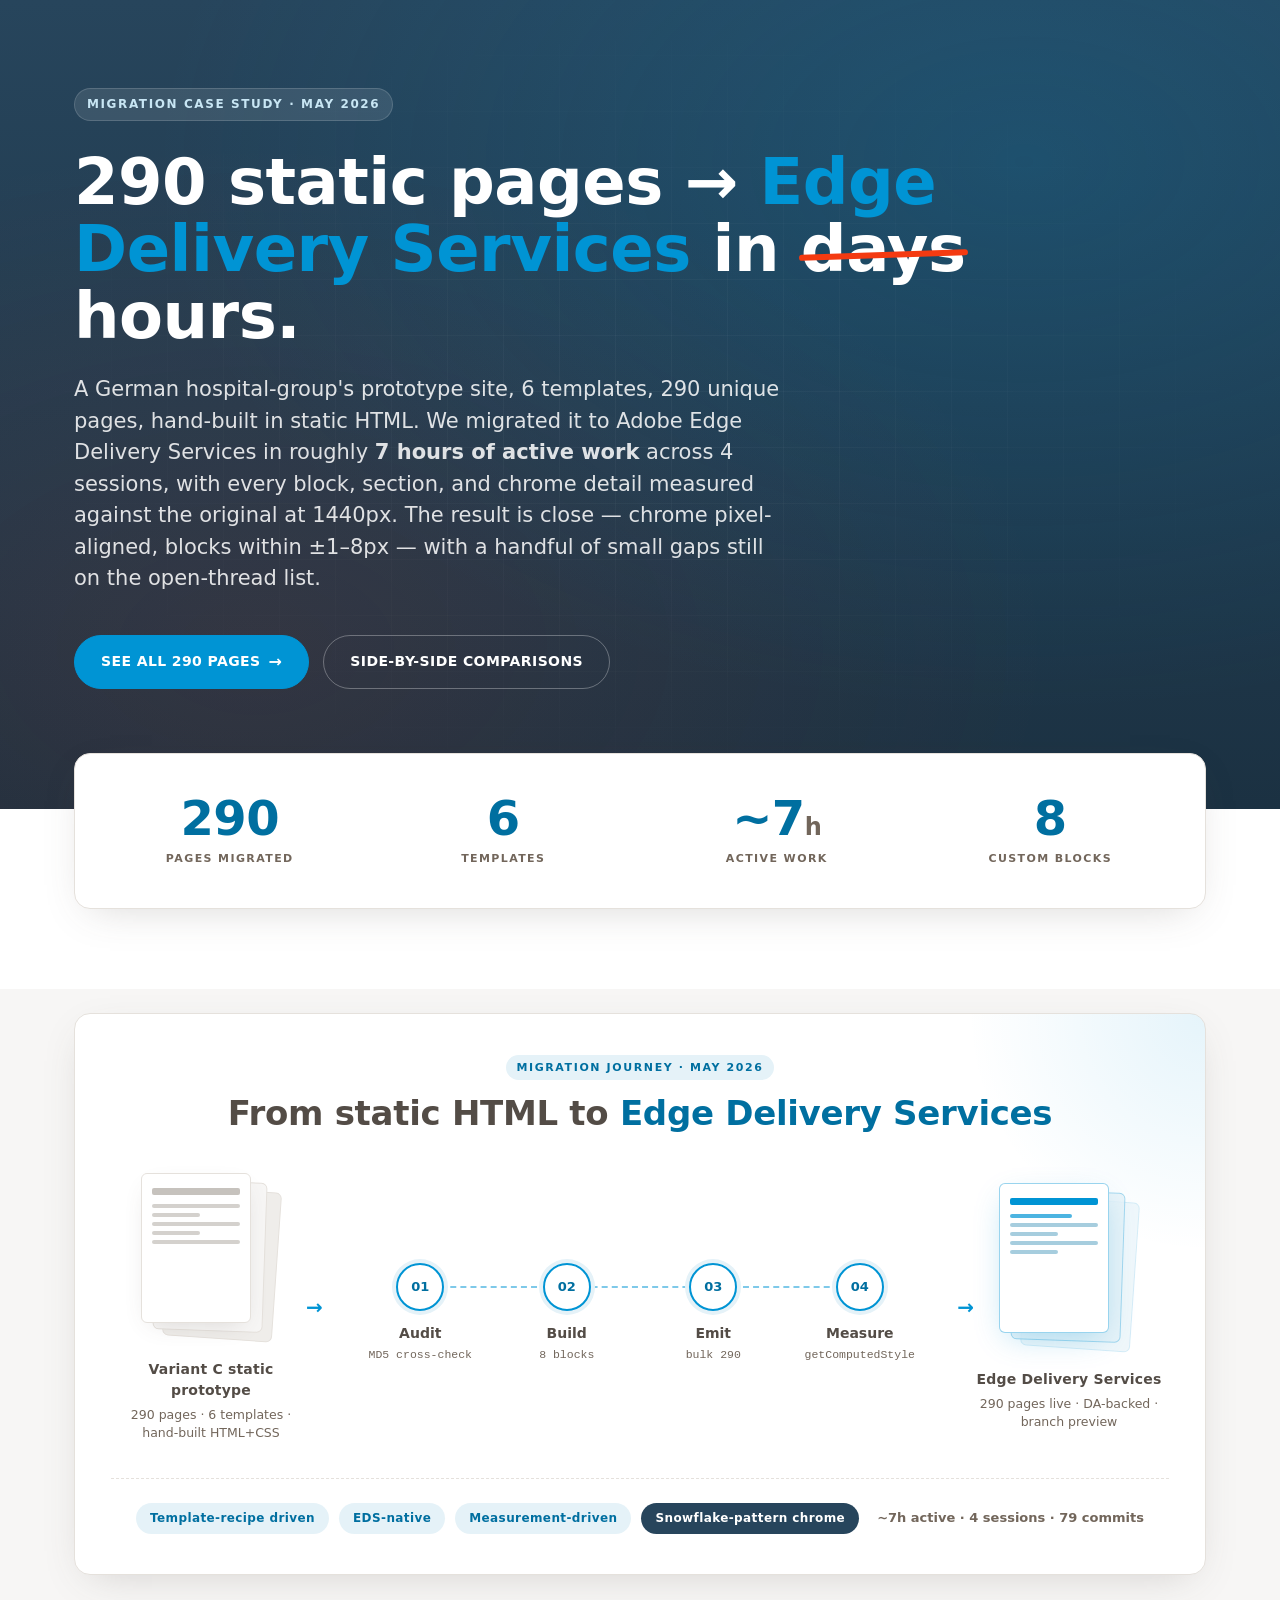
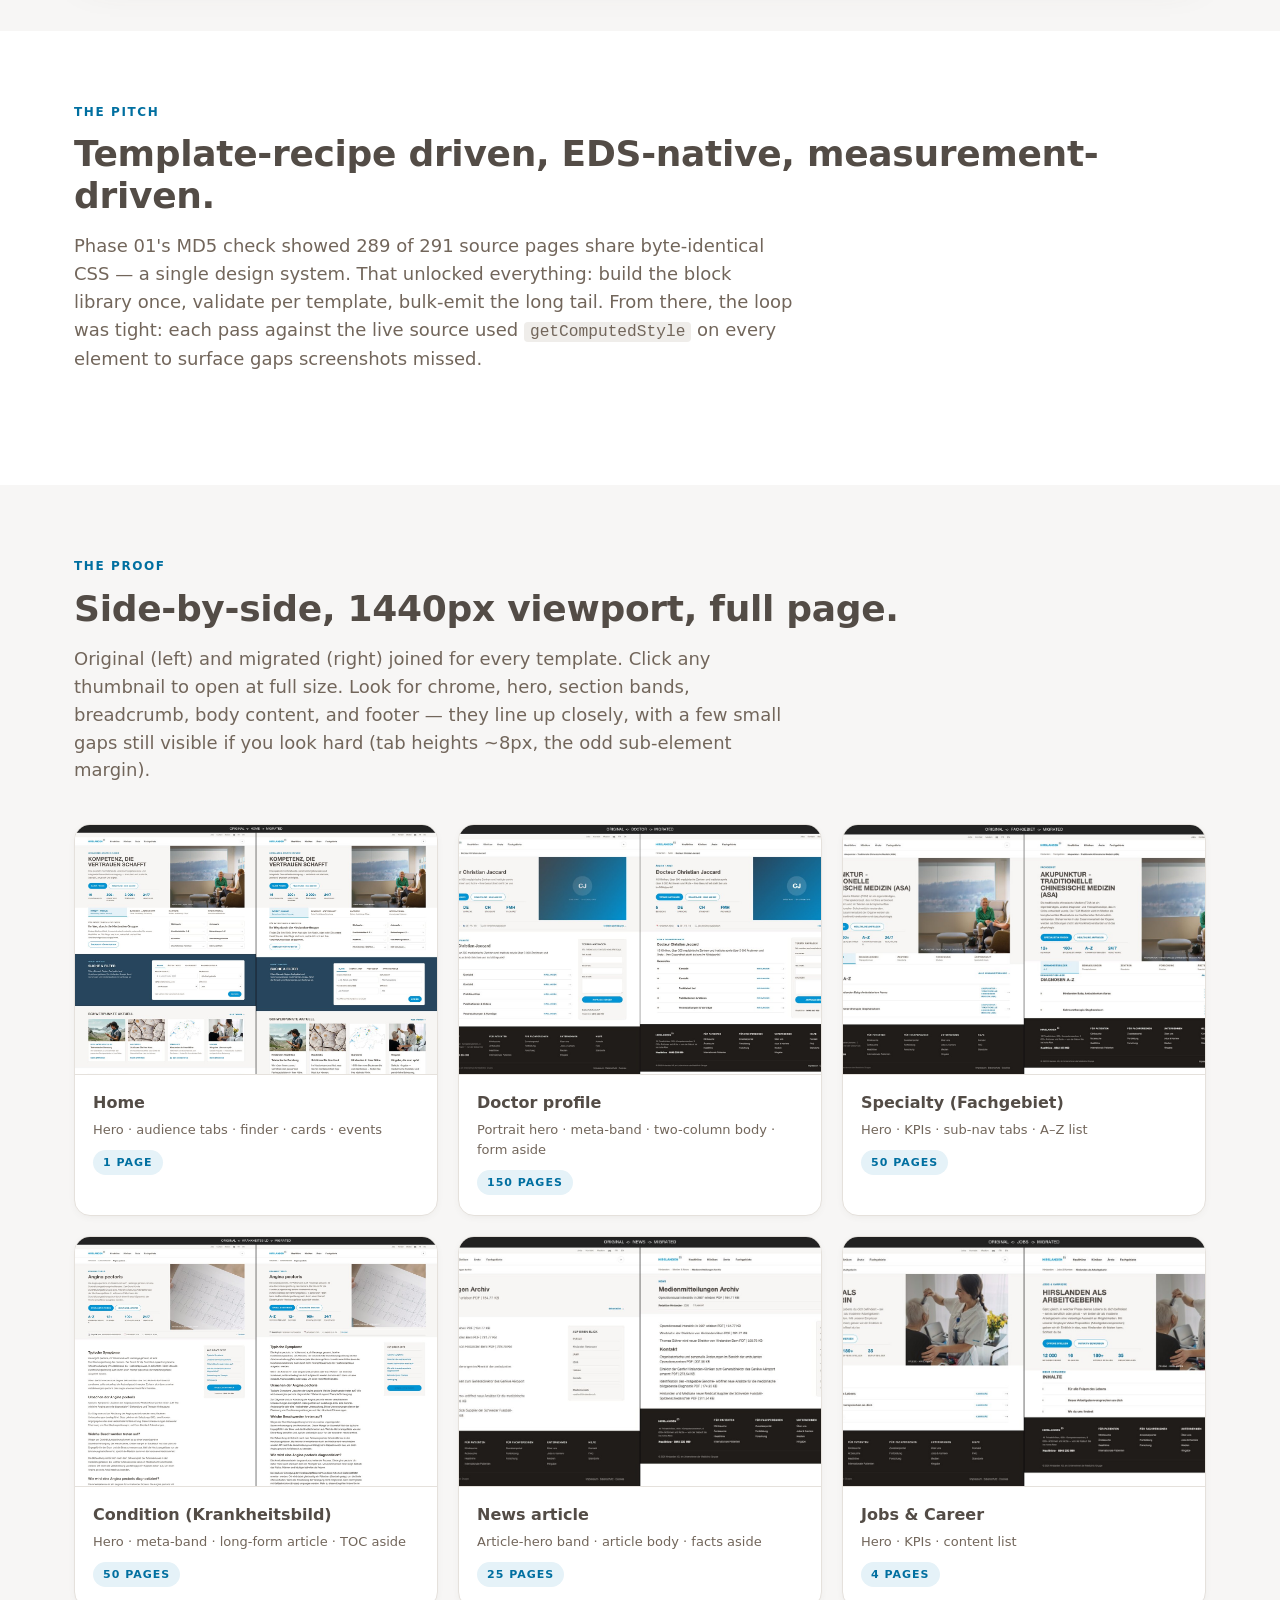
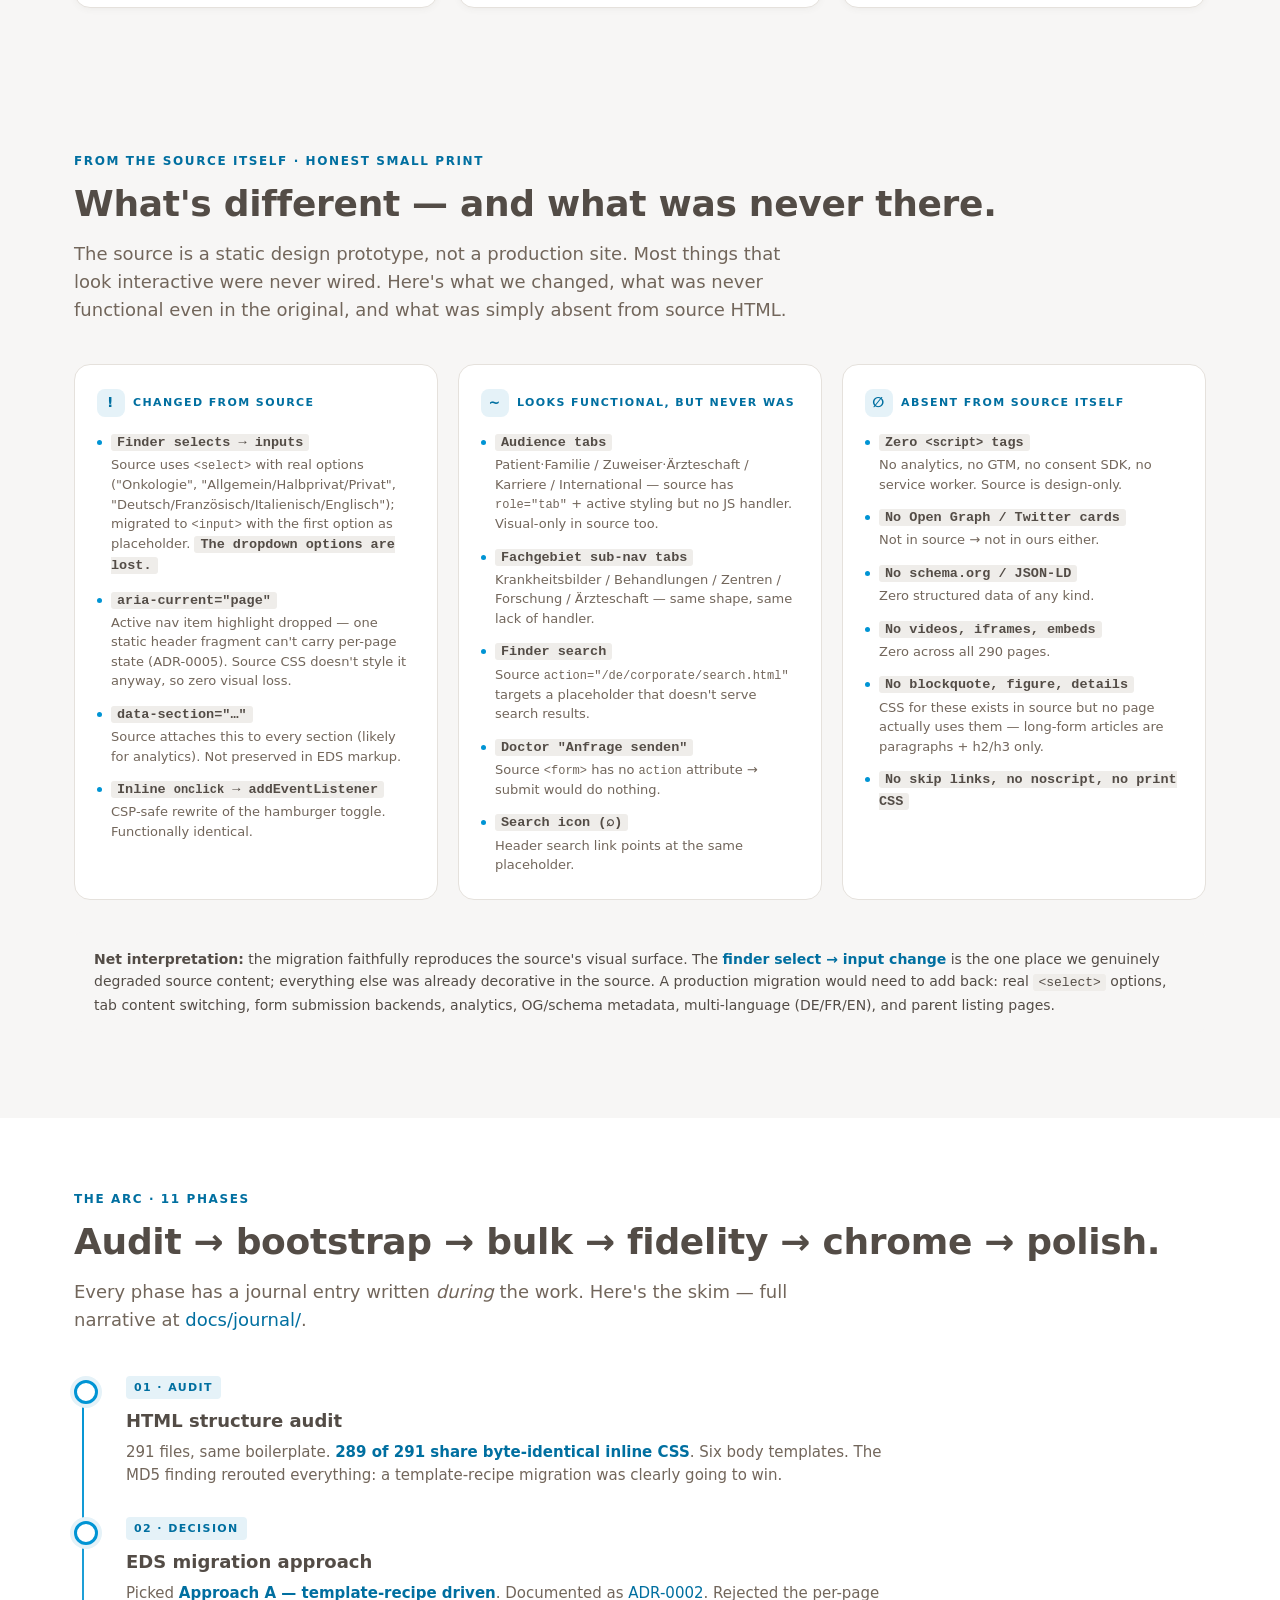
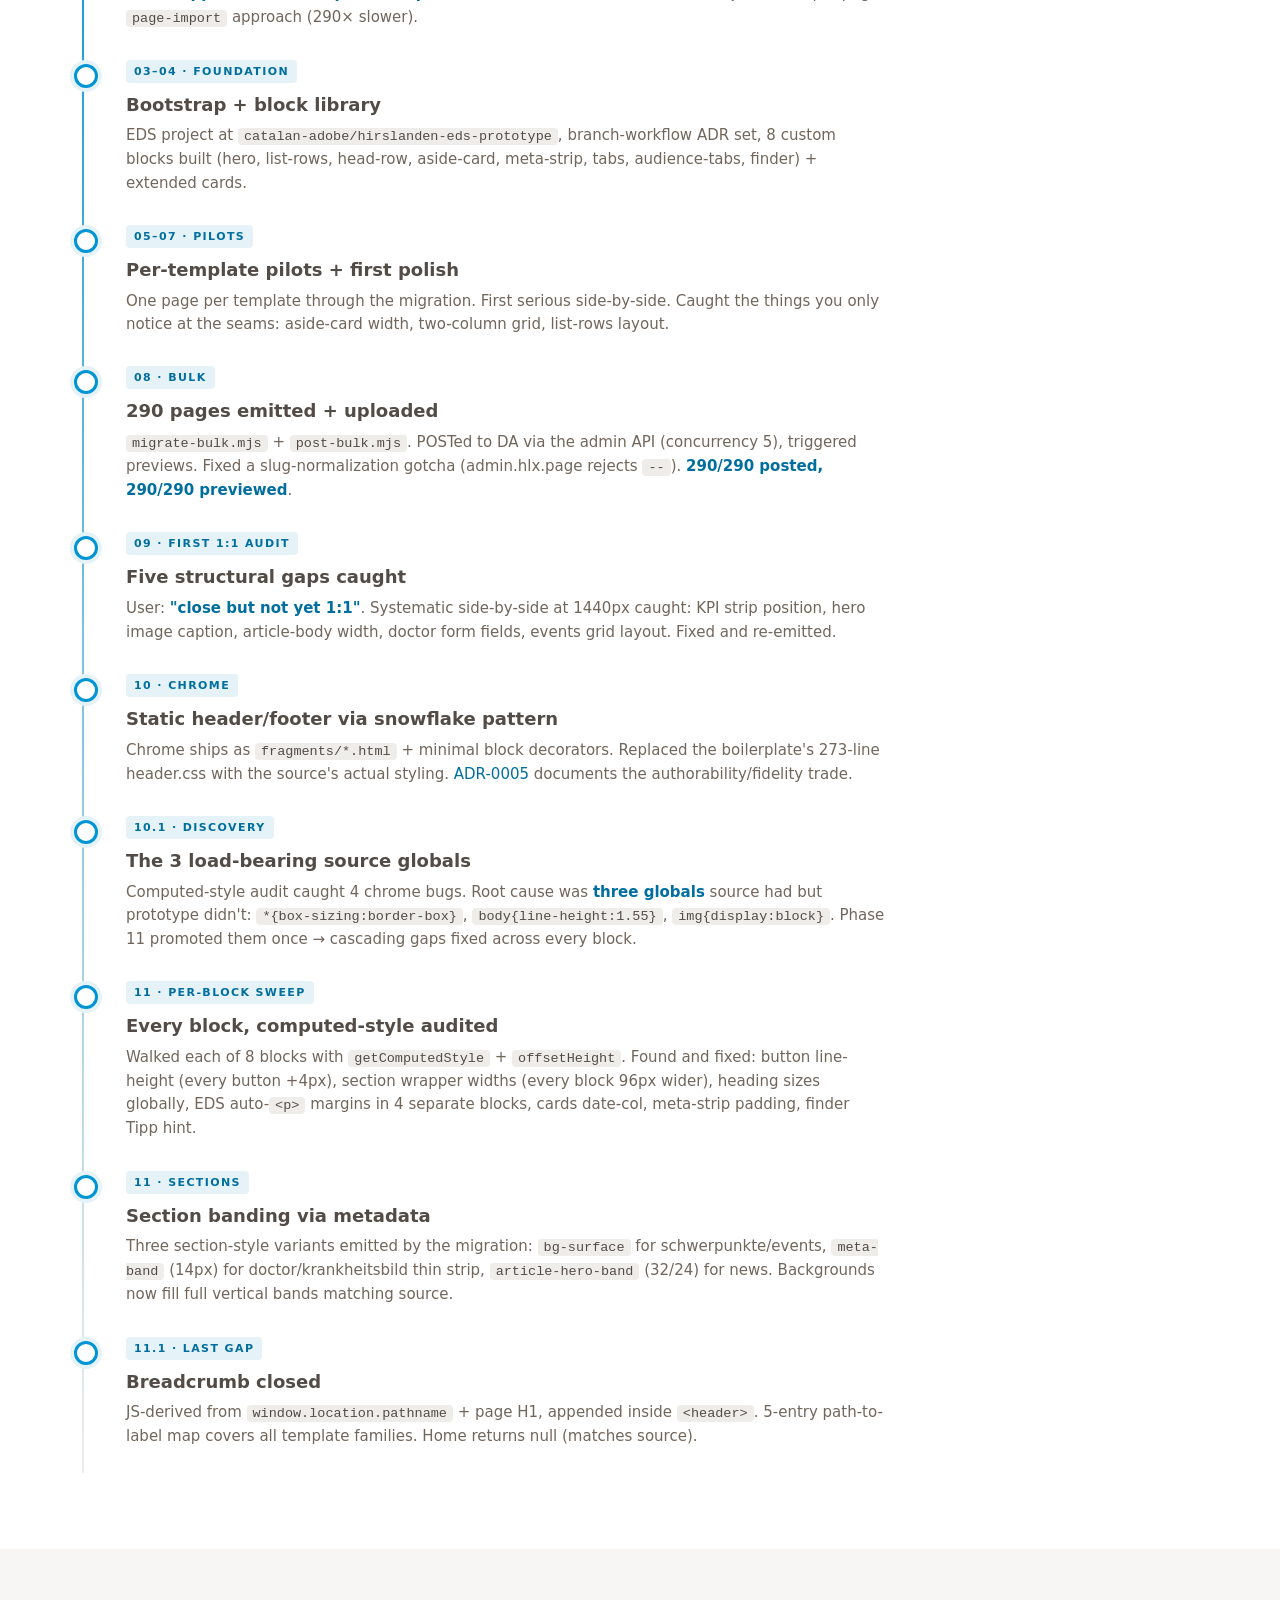
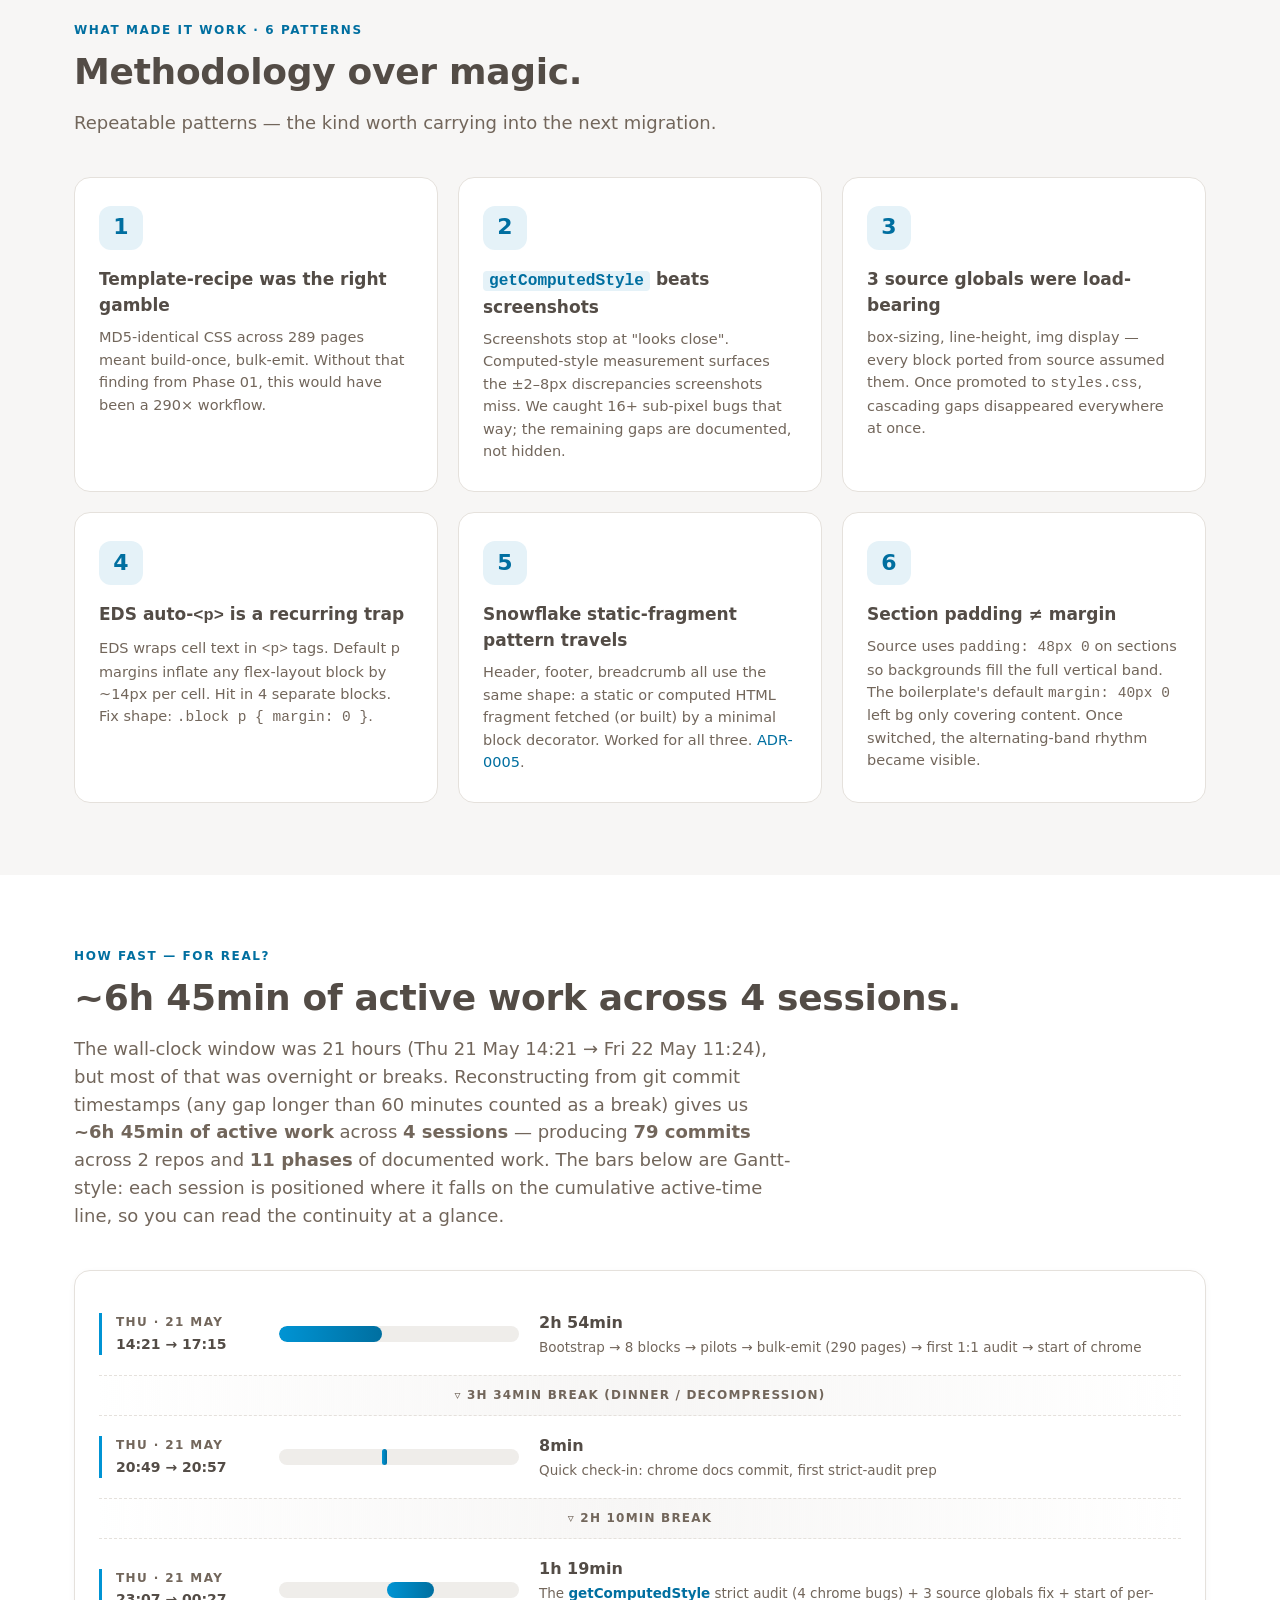
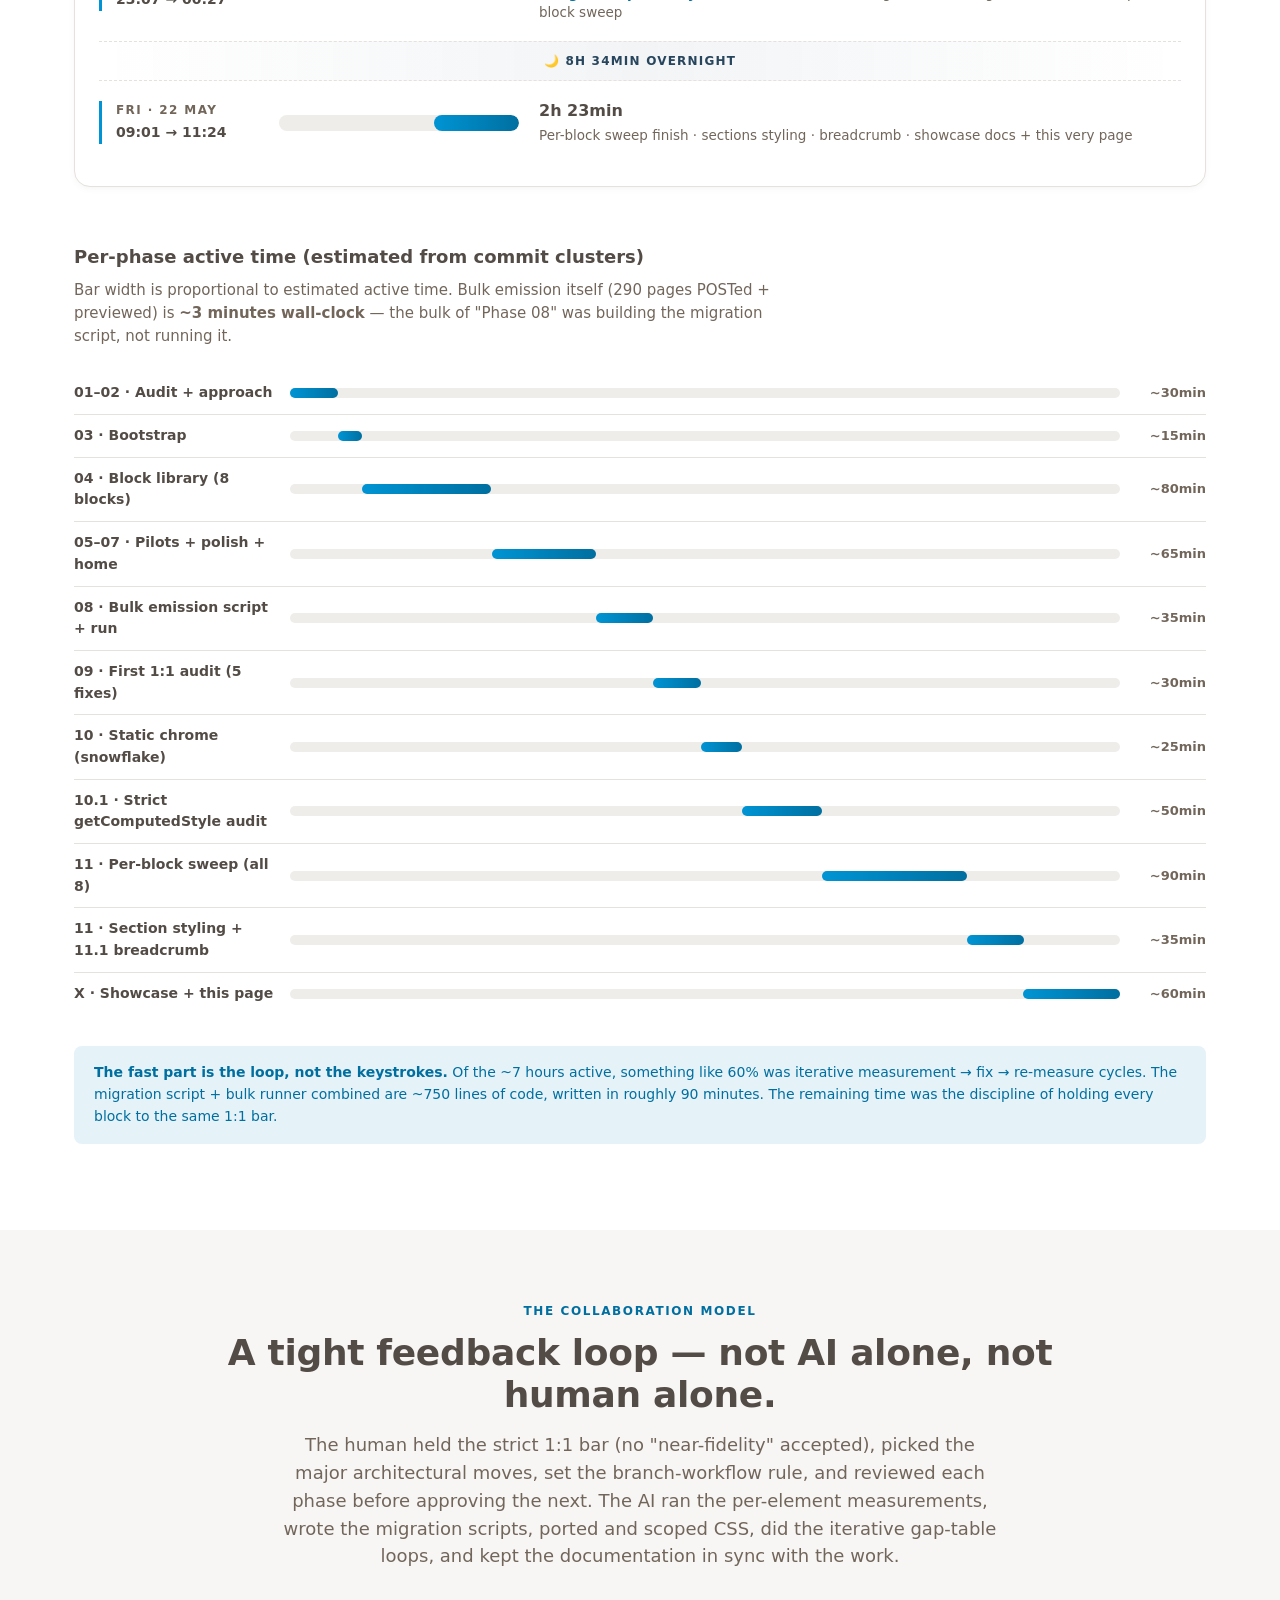
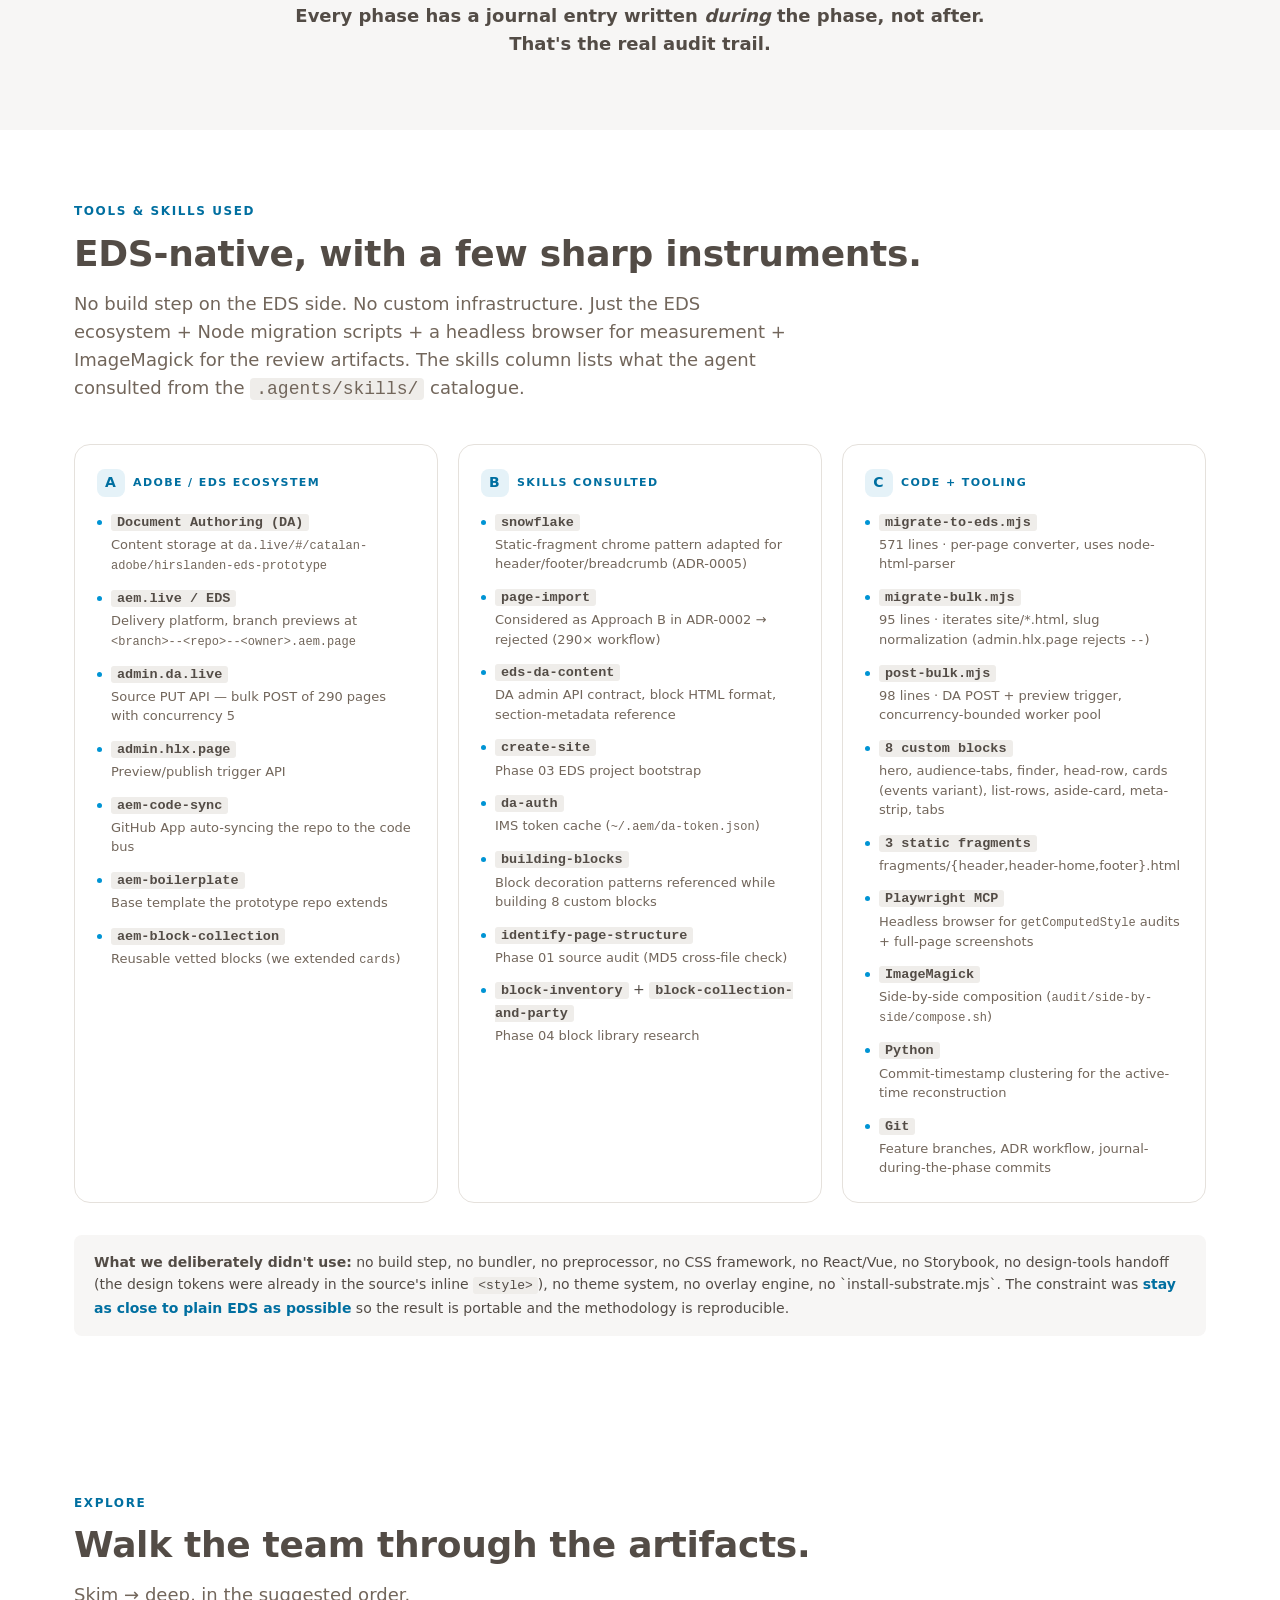
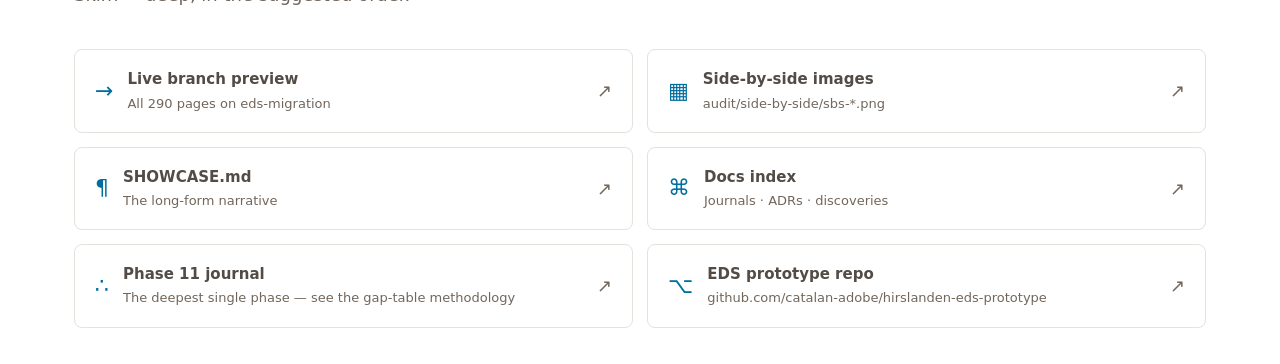
==== commit 948063a6: "feat(showcase): pages.html — searchable index of all 290 migrated pages New page at /docs/showcase/p" ====
--- a/docs/showcase/index.html
+++ b/docs/showcase/index.html
@@ -800,8 +800,8 @@
       open-thread list.
     </p>
     <div class="hero-ctas">
-      <a class="btn btn-primary" href="https://eds-migration--hirslanden-eds-prototype--catalan-adobe.aem.page/" target="_blank">
-        See it live <span class="arrow">→</span>
+      <a class="btn btn-primary" href="pages.html">
+        See all 290 pages <span class="arrow">→</span>
       </a>
       <a class="btn btn-ghost" href="#sbs">Side-by-side comparisons</a>
     </div>
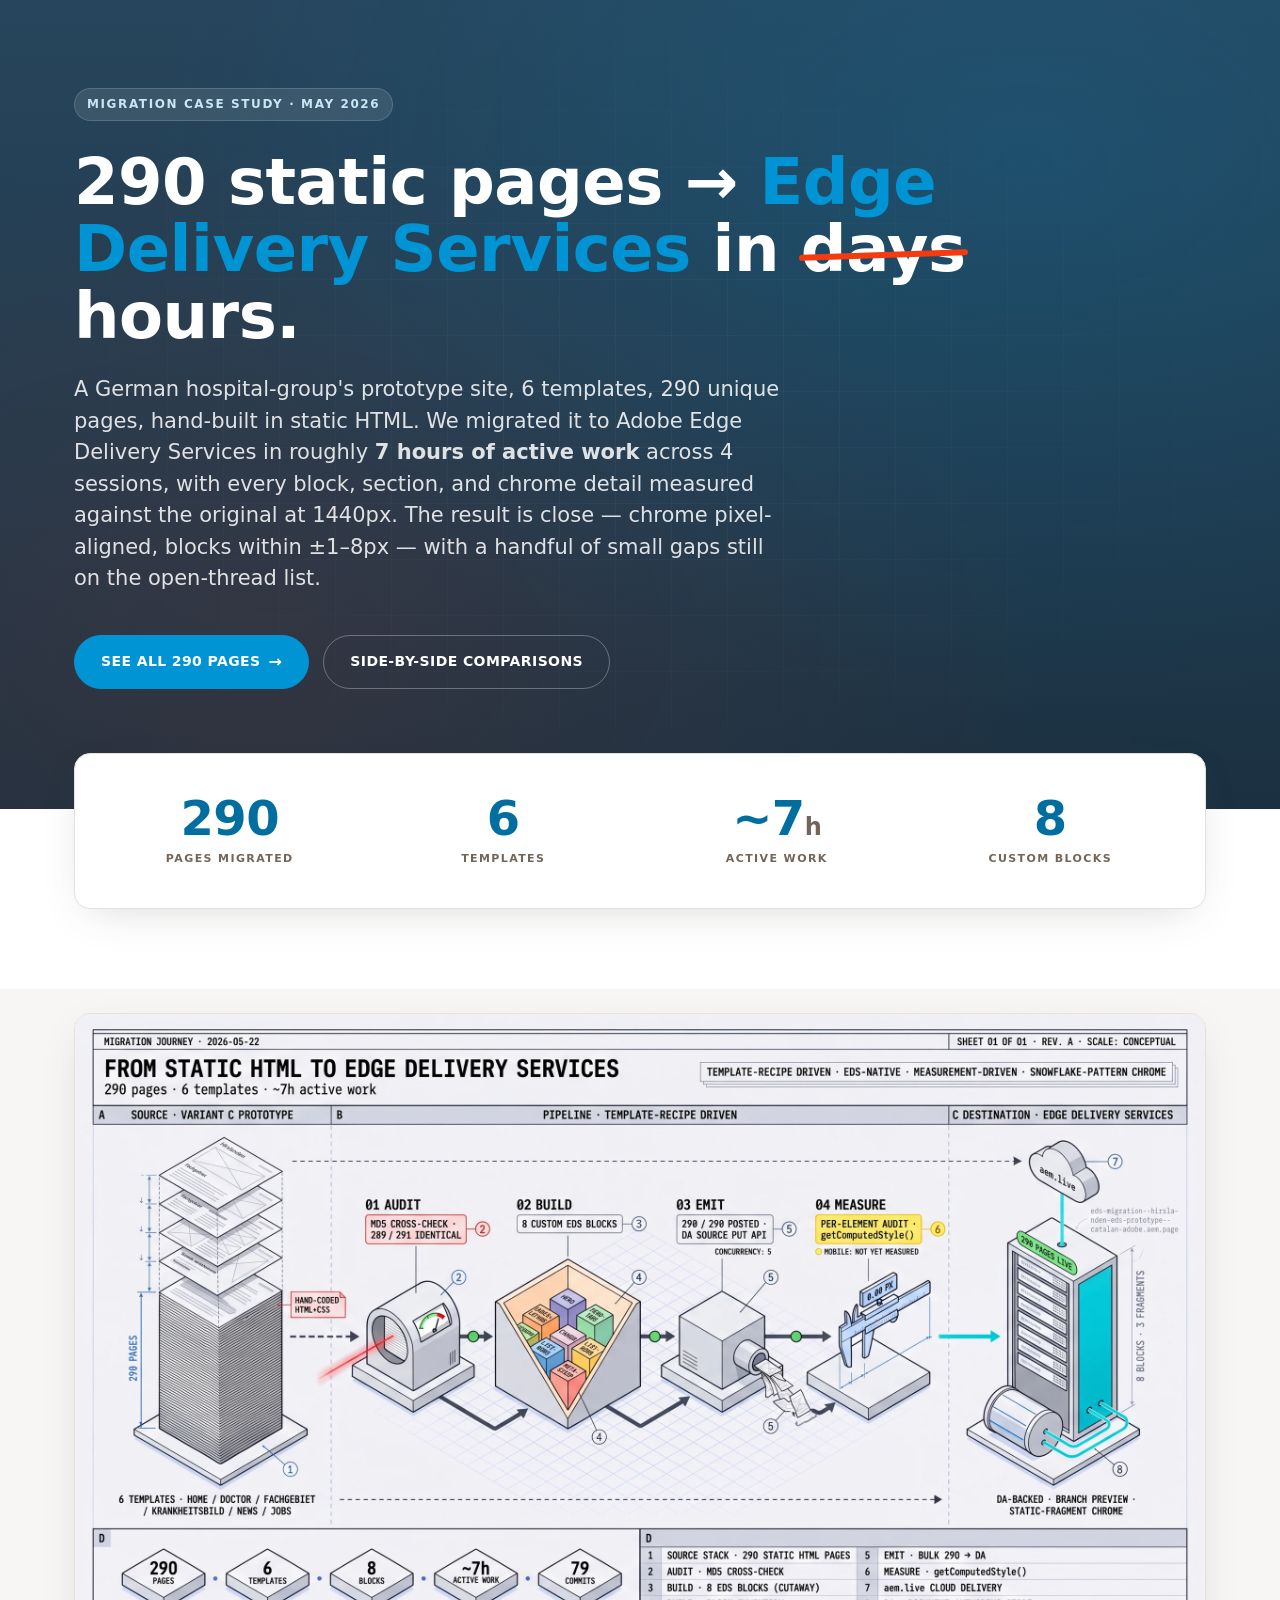
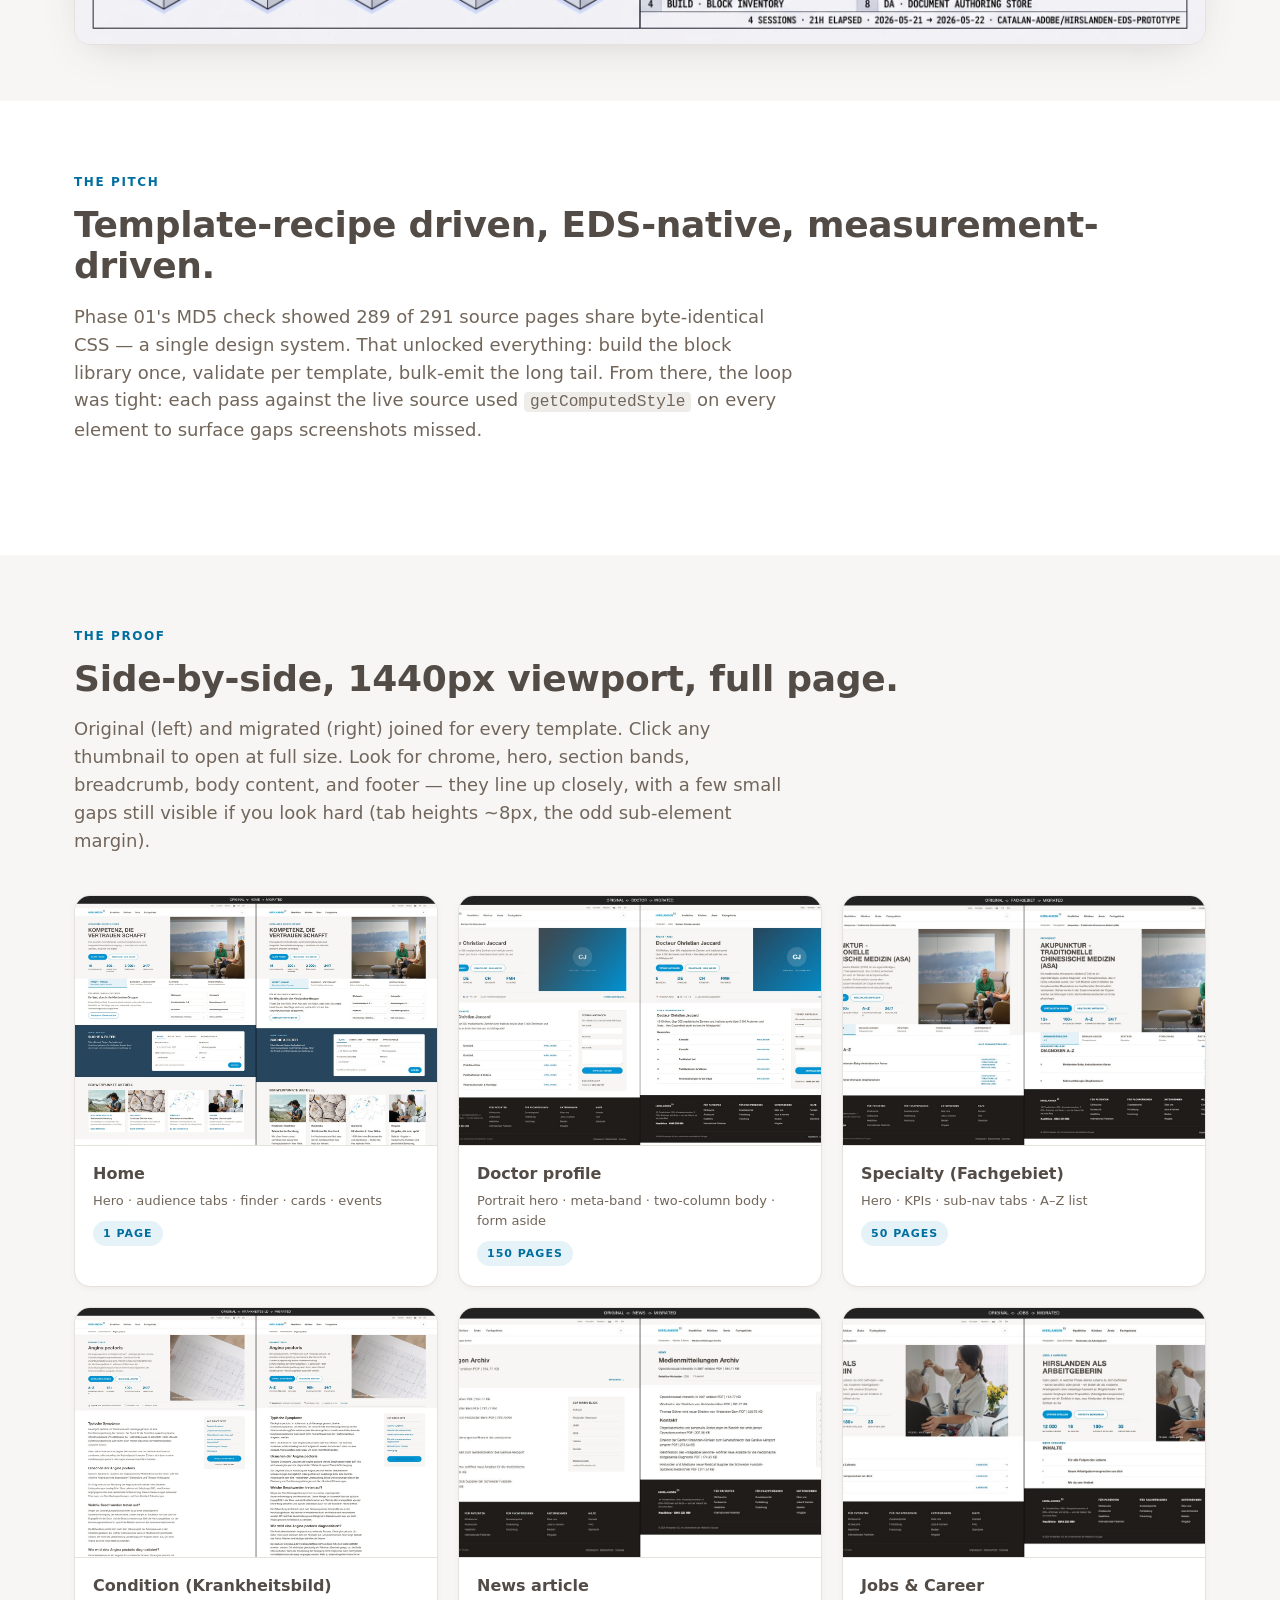
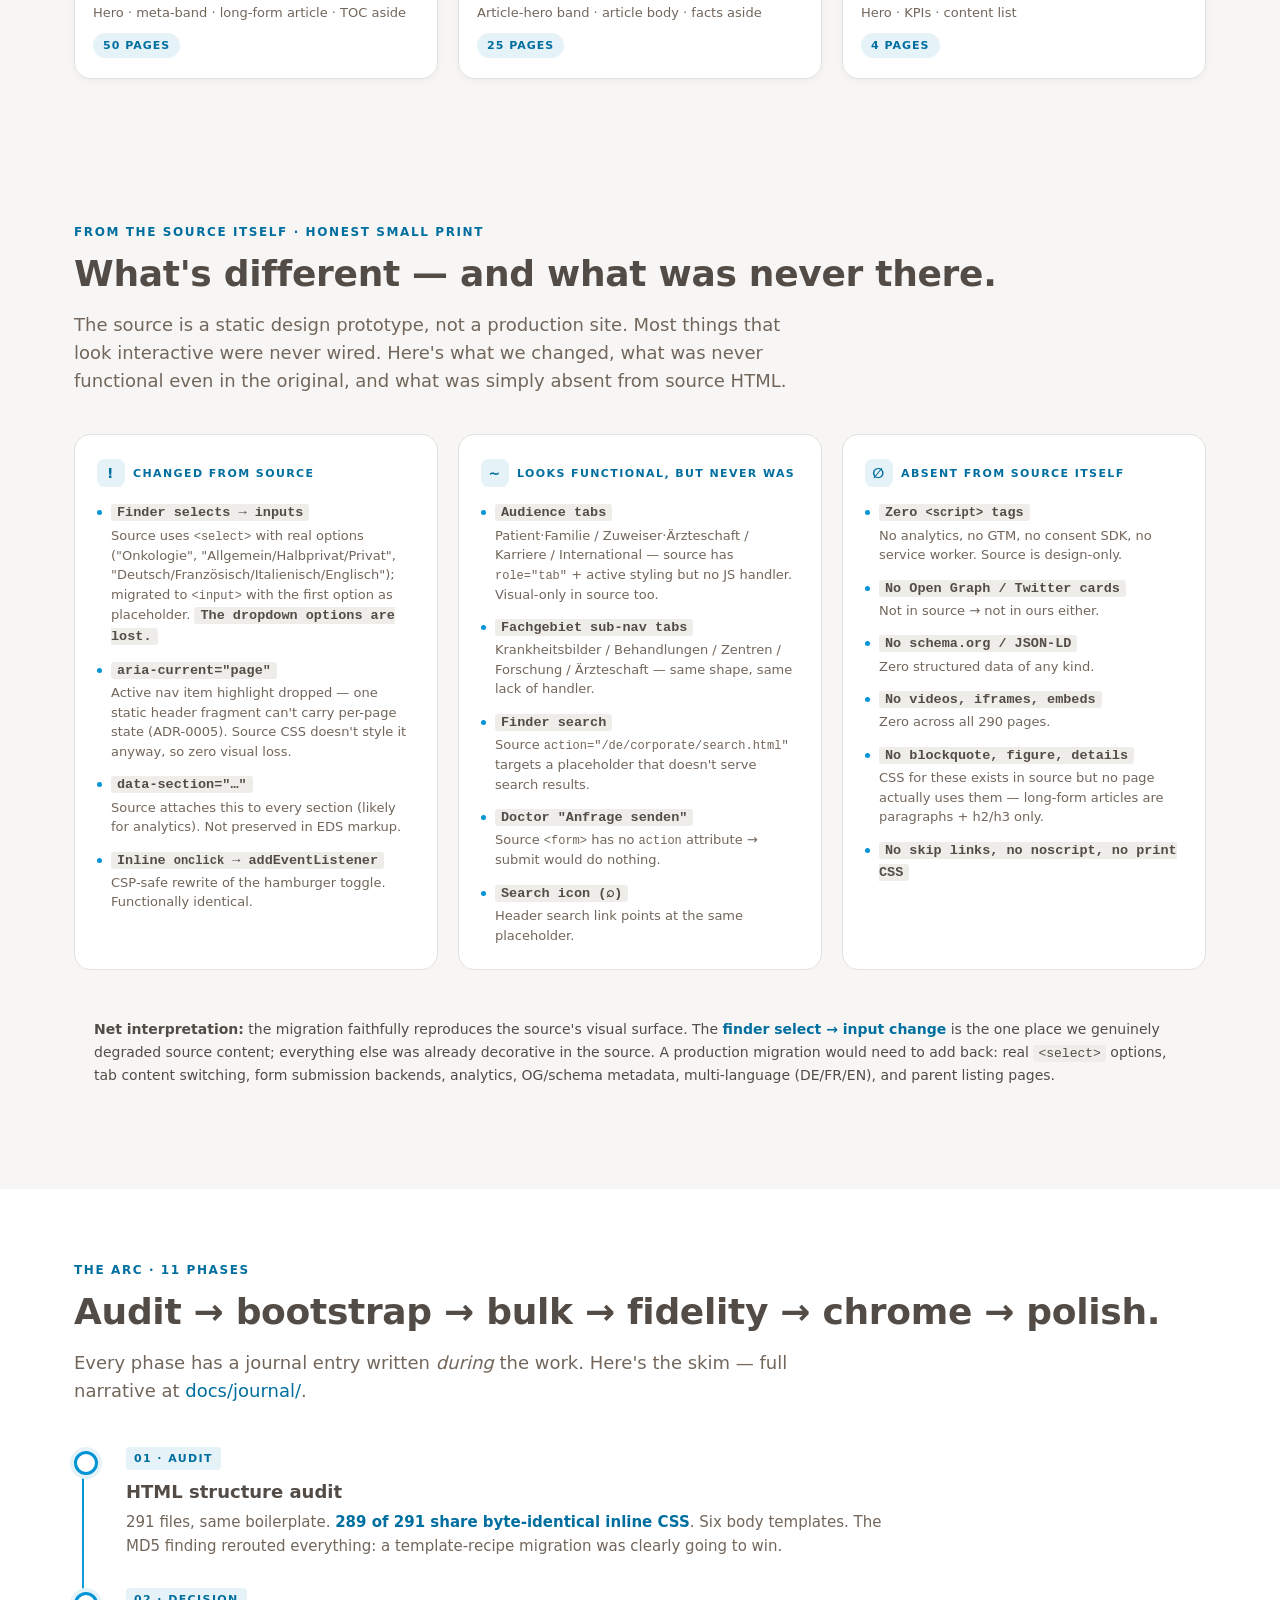
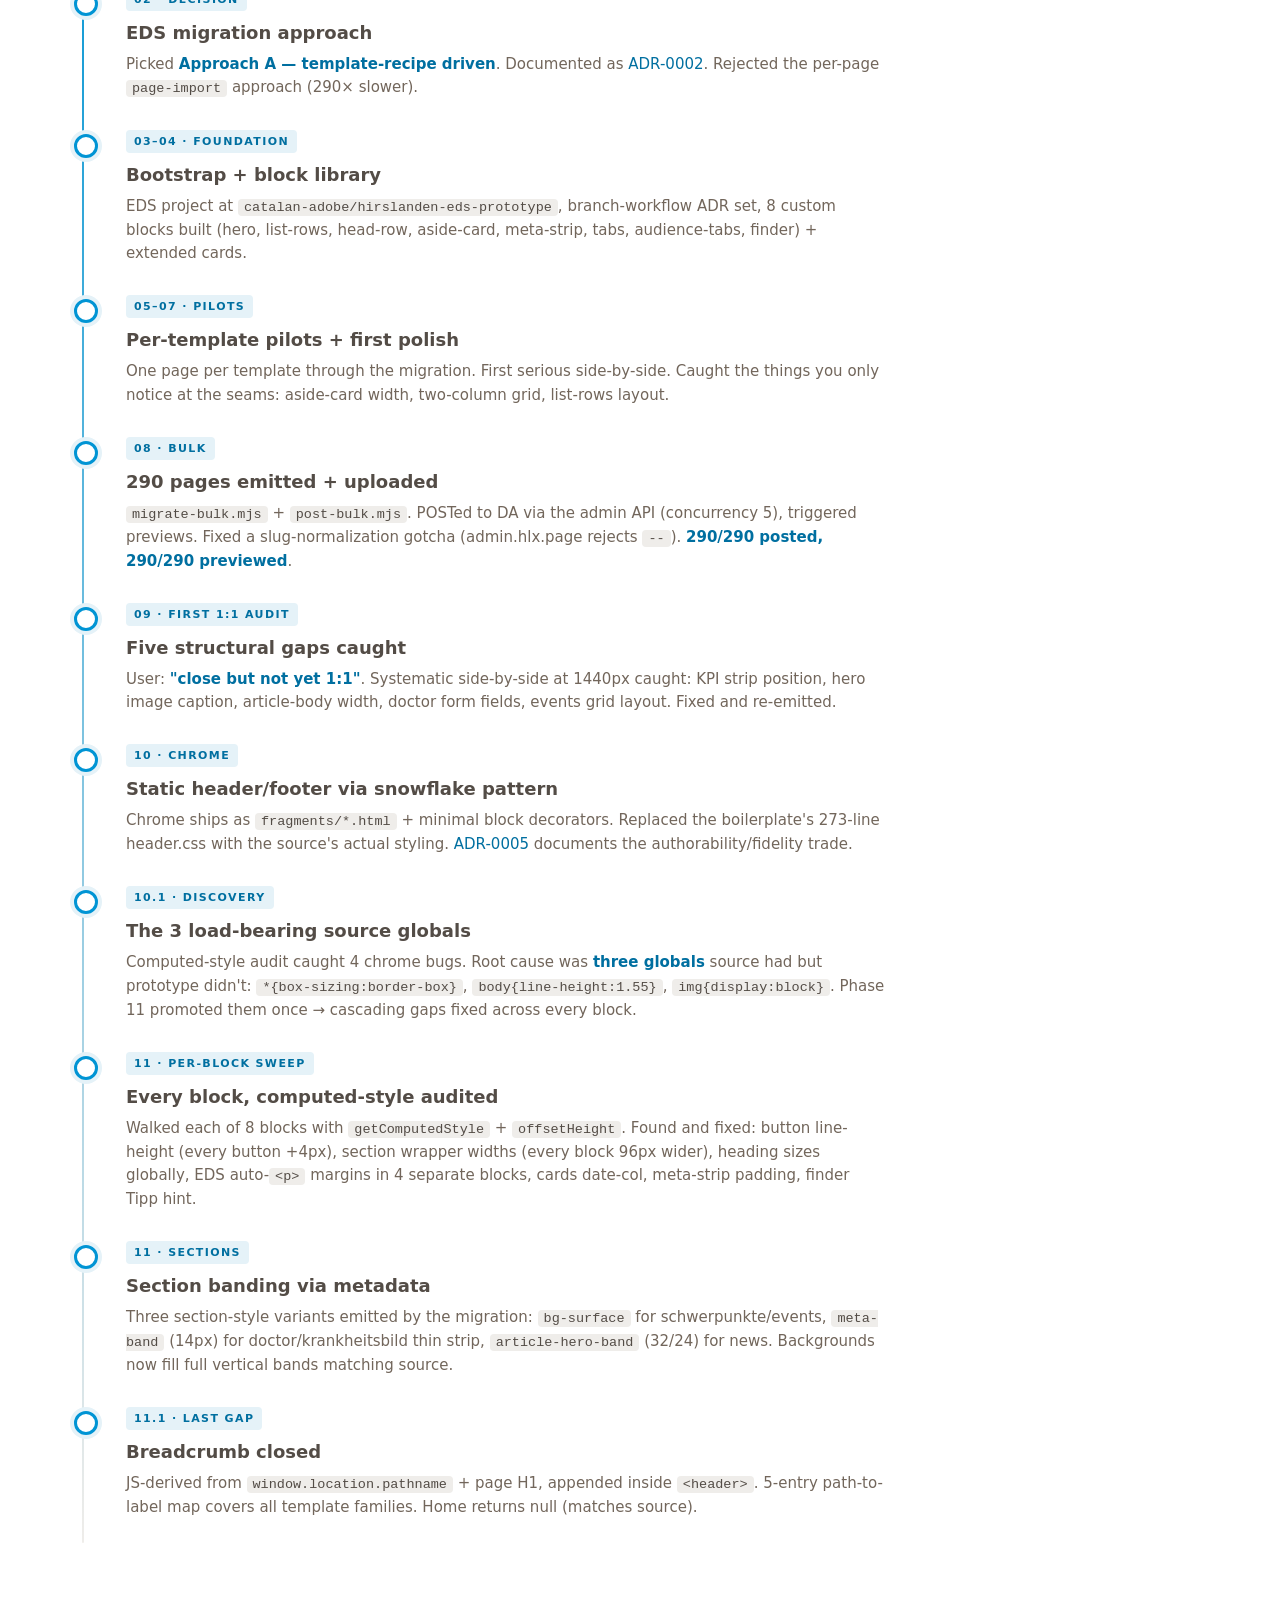
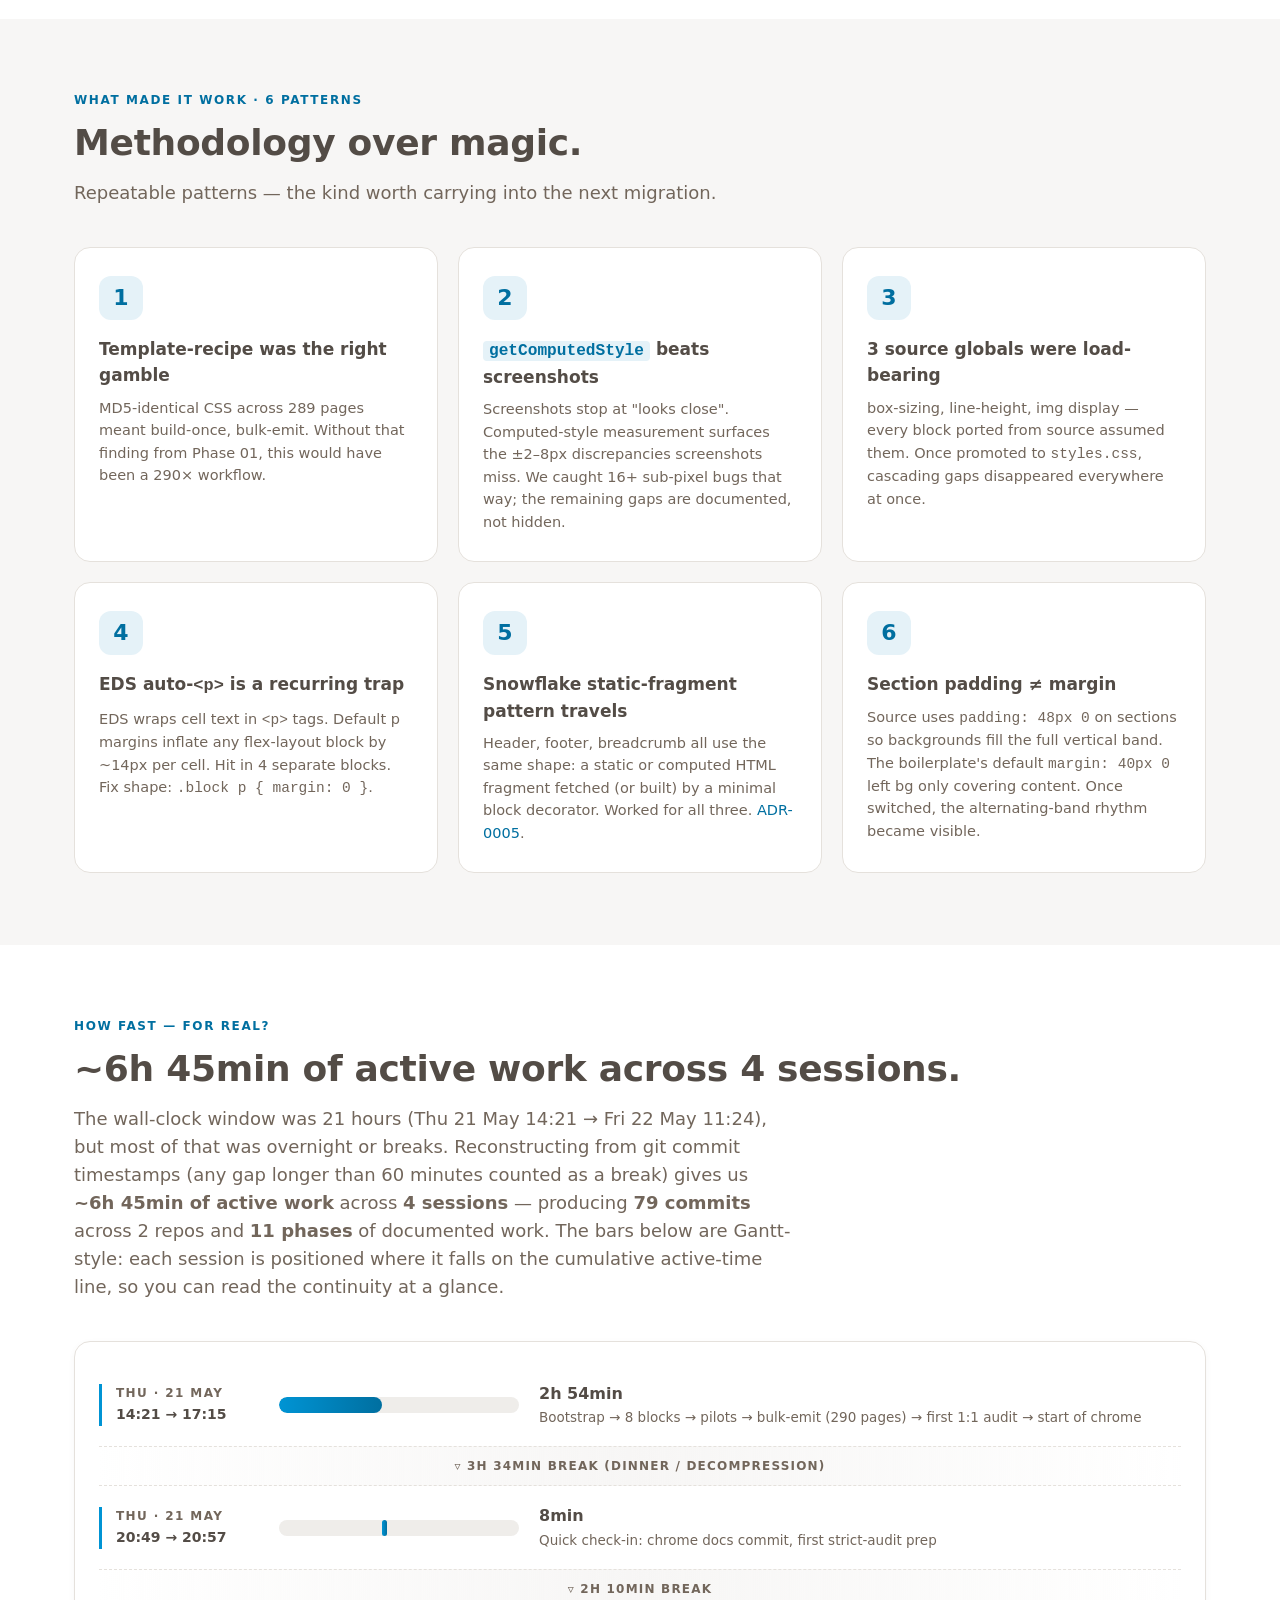
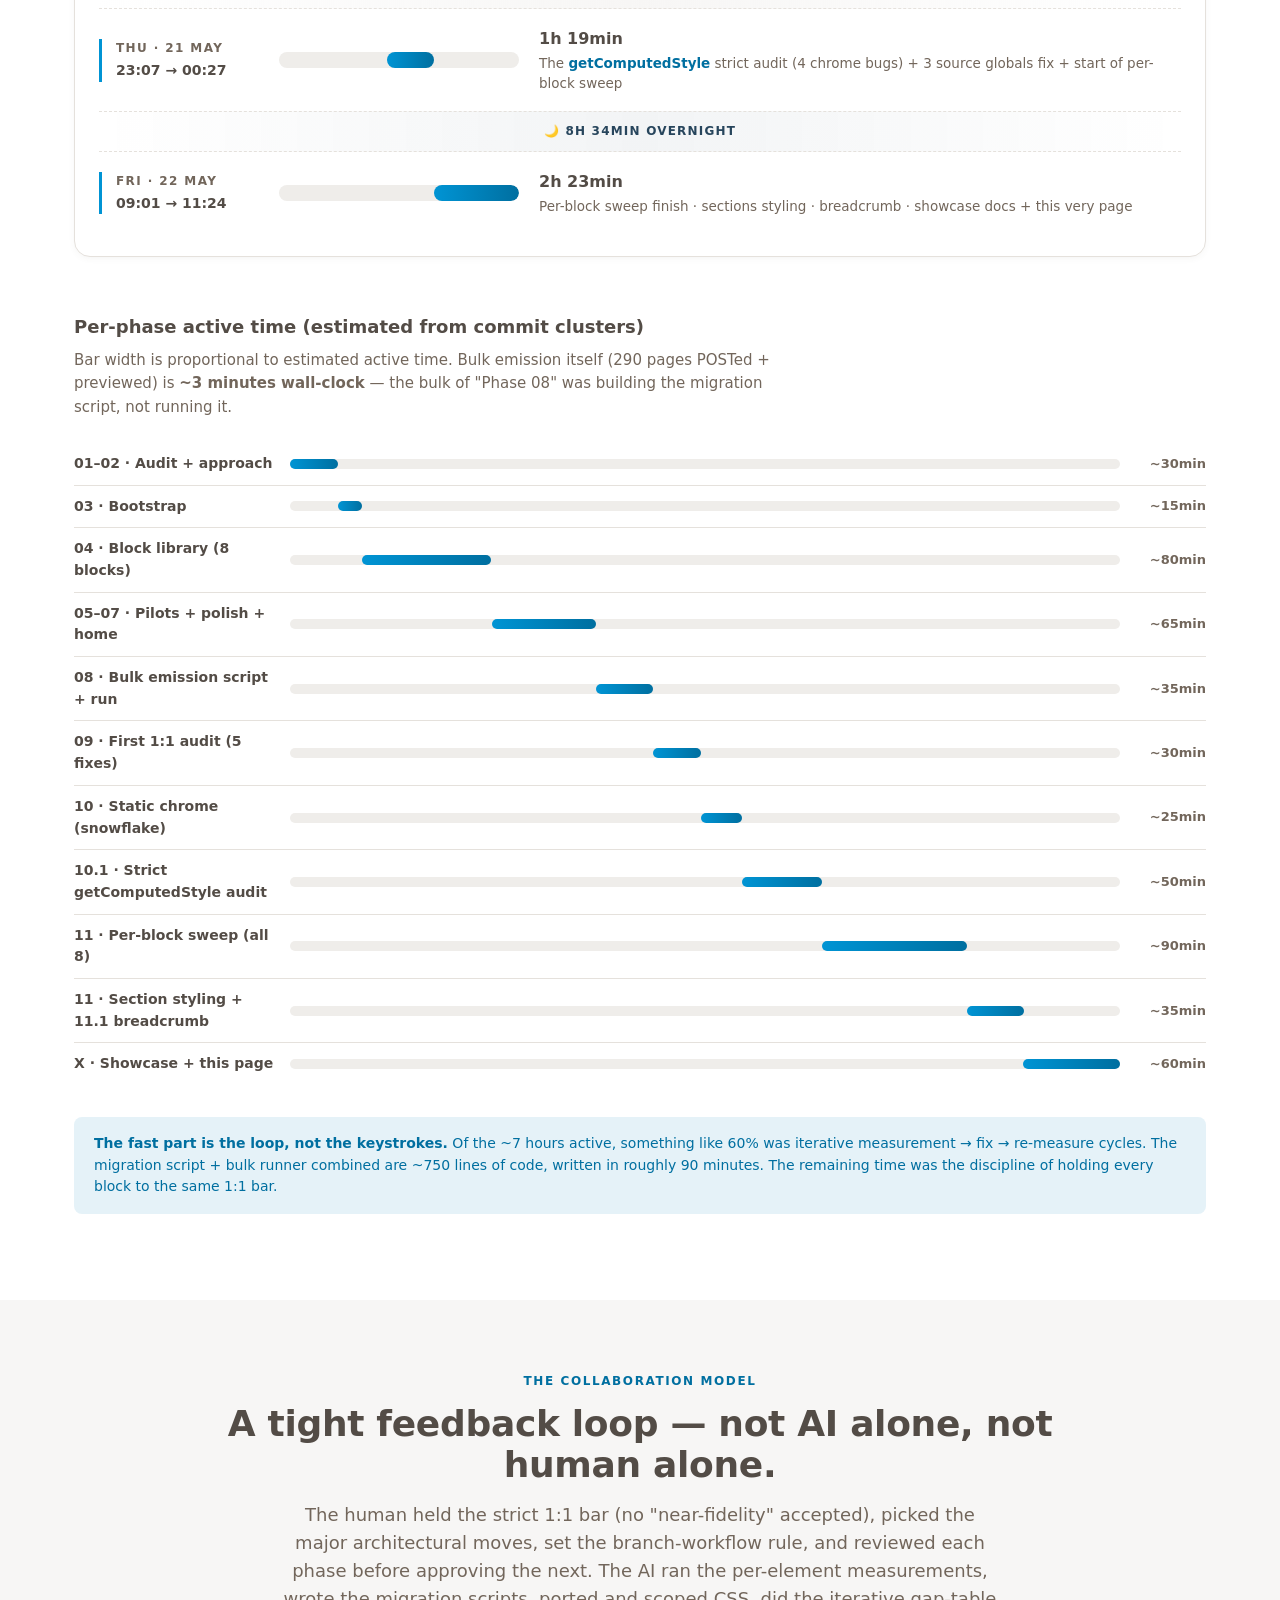
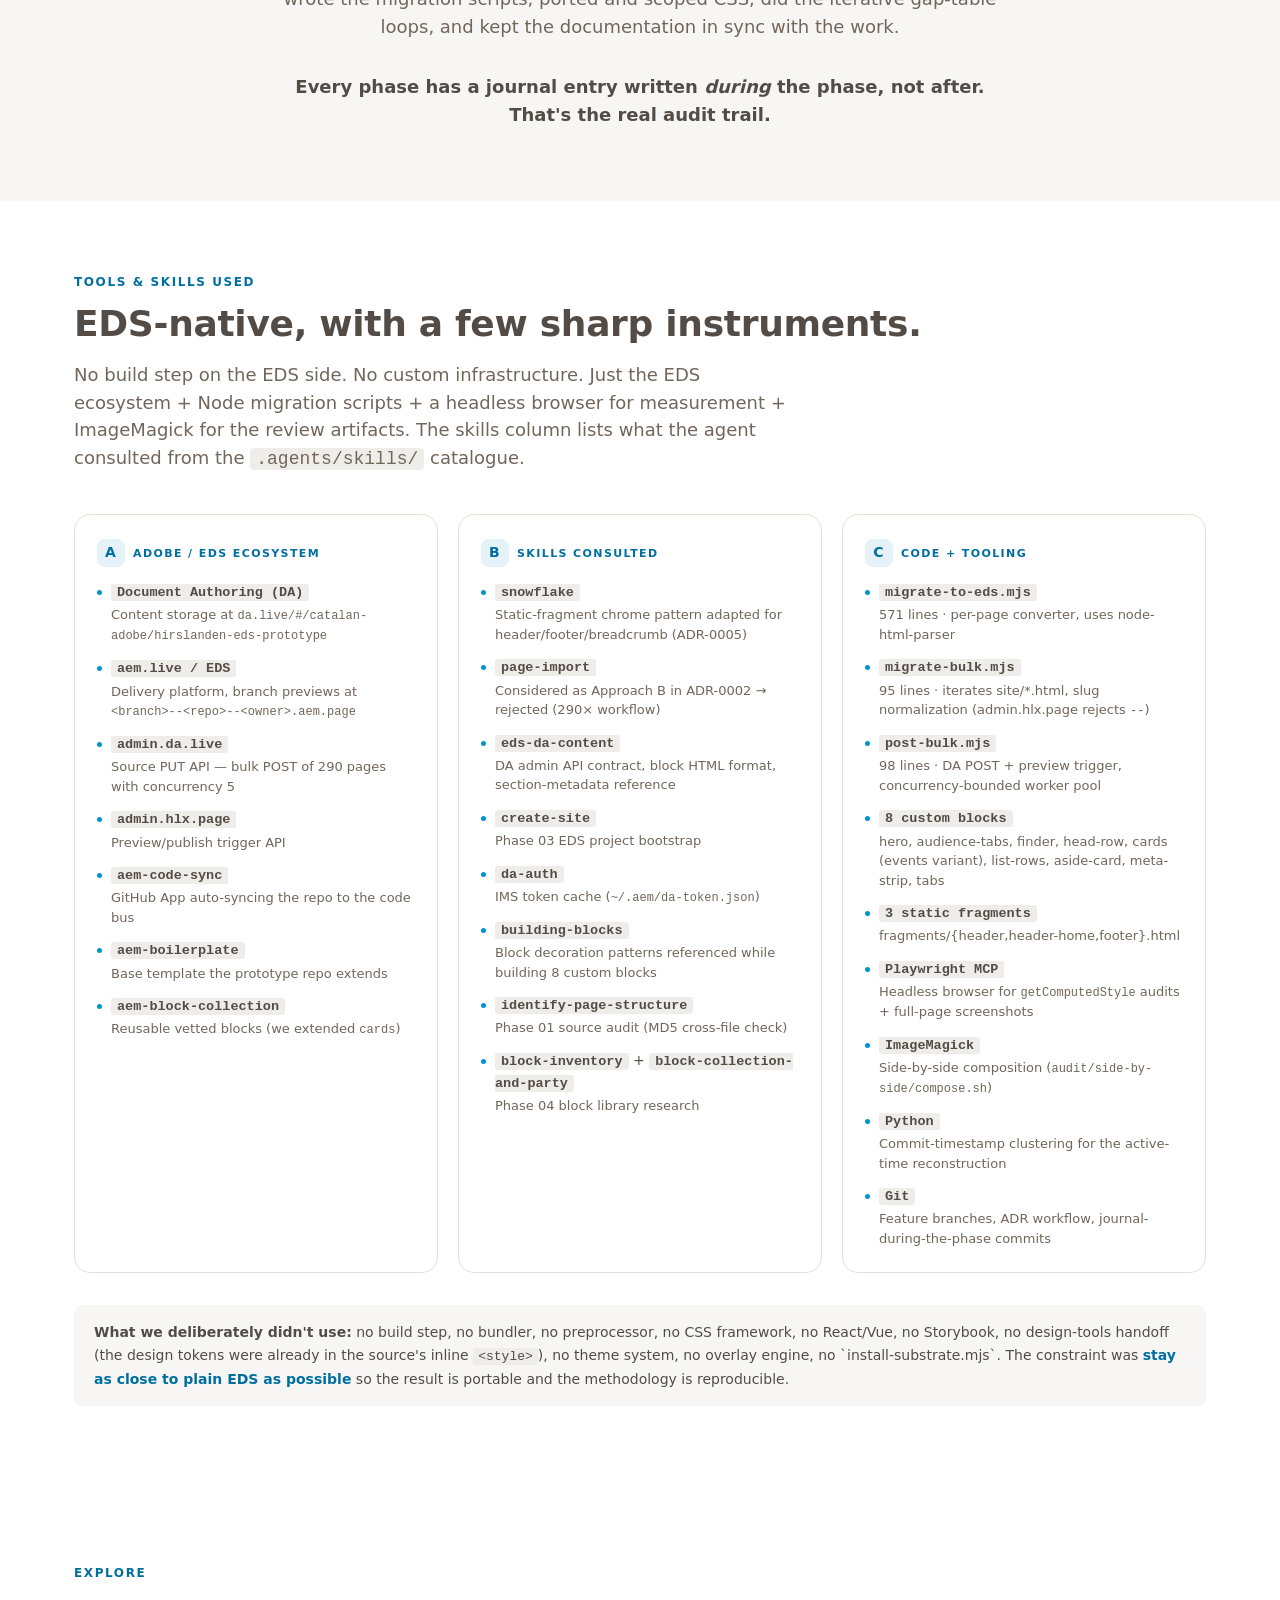
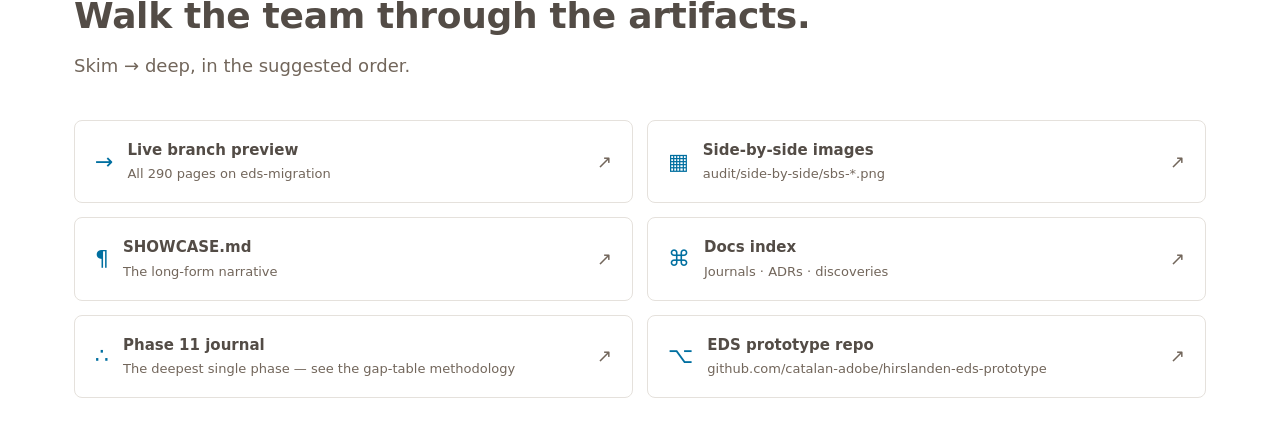
==== commit 62cfd30e: "feat(showcase): swap inline SVG infographic for Nano Banana Pro image Replace the hand-built `<secti" ====
--- a/docs/showcase/index.html
+++ b/docs/showcase/index.html
@@ -556,223 +556,14 @@
     padding: 24px 0 56px;
     background: var(--surface);
   }
-  .ig-card {
-    background: #fff;
+  .infographic picture { display: block; }
+  .infographic img {
+    width: 100%;
+    height: auto;
+    display: block;
+    border-radius: var(--radius-lg);
+    box-shadow: var(--shadow-md);
     border: 1px solid var(--border);
-    border-radius: var(--radius-lg);
-    padding: 40px 36px;
-    box-shadow: var(--shadow-md);
-    position: relative;
-    overflow: hidden;
-  }
-  .ig-card::before {
-    content: "";
-    position: absolute;
-    top: 0; right: 0;
-    width: 280px; height: 280px;
-    background: radial-gradient(circle at top right, rgba(0,148,212,0.10) 0%, rgba(0,148,212,0) 60%);
-    pointer-events: none;
-  }
-  .ig-title {
-    text-align: center;
-    margin-bottom: 40px;
-    position: relative;
-  }
-  .ig-eyebrow {
-    display: inline-block;
-    font-size: 11px;
-    letter-spacing: 1.6px;
-    text-transform: uppercase;
-    color: var(--primary-deep);
-    font-weight: 700;
-    background: var(--primary-soft);
-    padding: 4px 10px;
-    border-radius: var(--radius-pill);
-  }
-  .ig-h2 {
-    margin: 14px 0 0;
-    font-size: clamp(24px, 2.8vw, 34px);
-    font-weight: 700;
-    letter-spacing: -0.3px;
-    color: var(--ink);
-    line-height: 1.15;
-  }
-  .ig-accent { color: var(--primary-deep); }
-
-  .ig-flow {
-    display: grid;
-    grid-template-columns: 200px 1fr 200px;
-    gap: 24px;
-    align-items: center;
-    position: relative;
-  }
-
-  .ig-side { text-align: center; }
-  .ig-stack {
-    position: relative;
-    width: 140px;
-    height: 170px;
-    margin: 0 auto 16px;
-  }
-  .ig-page {
-    position: absolute;
-    width: 110px;
-    height: 150px;
-    border-radius: 6px;
-    background: #fff;
-    border: 1px solid var(--border);
-    box-sizing: border-box;
-  }
-  .ig-page.p3 { top: 16px; left: 26px; transform: rotate(4deg); background: var(--surface-2); }
-  .ig-page.p2 { top: 8px; left: 14px; transform: rotate(2deg); background: var(--surface); }
-  .ig-page.p1 {
-    top: 0; left: 0;
-    display: flex; flex-direction: column; gap: 5px;
-    padding: 14px 10px;
-    box-shadow: 0 8px 24px -10px rgba(83,76,70,0.20);
-  }
-  .ig-page-bar {
-    height: 7px;
-    background: var(--ink-soft);
-    opacity: 0.4;
-    border-radius: 2px;
-    margin-bottom: 4px;
-  }
-  .ig-page-line {
-    height: 4px;
-    background: var(--ink-soft);
-    opacity: 0.3;
-    border-radius: 2px;
-  }
-  .ig-page-line.short { width: 55%; }
-
-  /* EDS side: cyan branding */
-  .ig-stack-eds .ig-page.p3 { background: var(--primary-soft); opacity: 0.6; border-color: rgba(0,148,212,0.20); }
-  .ig-stack-eds .ig-page.p2 { background: rgb(229 242 248 / 80%); border-color: rgba(0,148,212,0.30); }
-  .ig-stack-eds .ig-page.p1 {
-    border-color: rgba(0,148,212,0.40);
-    box-shadow: 0 10px 30px -8px rgba(0,148,212,0.30);
-  }
-  .ig-stack-eds .ig-page-bar { background: var(--primary); opacity: 1; }
-  .ig-stack-eds .ig-page-line { background: var(--primary-deep); opacity: 0.35; }
-  .ig-stack-eds .ig-page-line.accent { background: var(--primary); opacity: 0.7; width: 70%; }
-
-  .ig-side-h {
-    font-weight: 700;
-    color: var(--ink);
-    font-size: 14px;
-    letter-spacing: 0.2px;
-  }
-  .ig-side-d {
-    font-size: 12.5px;
-    color: var(--ink-soft);
-    margin-top: 4px;
-    line-height: 1.45;
-  }
-
-  /* pipeline */
-  .ig-pipeline {
-    padding: 12px 12px 0;
-    position: relative;
-  }
-  .ig-nodes {
-    display: grid;
-    grid-template-columns: repeat(4, 1fr);
-    position: relative;
-  }
-  .ig-nodes::before {
-    content: "";
-    position: absolute;
-    top: 23px; /* half of 48 circle */
-    left: 12.5%;
-    right: 12.5%;
-    border-top: 2px dashed var(--primary);
-    opacity: 0.5;
-    z-index: 0;
-  }
-  .ig-node { position: relative; z-index: 1; text-align: center; }
-  .ig-node-circle {
-    width: 48px; height: 48px;
-    border-radius: 50%;
-    background: #fff;
-    border: 2px solid var(--primary);
-    color: var(--primary-deep);
-    font-weight: 700;
-    font-size: 13px;
-    display: inline-flex;
-    align-items: center;
-    justify-content: center;
-    box-shadow: 0 0 0 4px var(--primary-soft);
-    margin-bottom: 12px;
-    font-variant-numeric: tabular-nums;
-  }
-  .ig-node-label {
-    font-weight: 700;
-    color: var(--ink);
-    font-size: 14px;
-  }
-  .ig-node-sub {
-    font-size: 11.5px;
-    color: var(--ink-soft);
-    margin-top: 2px;
-    font-family: "SF Mono", Menlo, Consolas, monospace;
-  }
-
-  /* between-side arrows */
-  .ig-arrow {
-    position: absolute;
-    top: 50%;
-    transform: translateY(-50%);
-    color: var(--primary);
-    font-size: 20px;
-    font-weight: 700;
-    z-index: 2;
-    pointer-events: none;
-  }
-  .ig-arrow.left { left: 195px; }
-  .ig-arrow.right { right: 195px; }
-
-  /* chips */
-  .ig-chips {
-    margin-top: 36px;
-    padding-top: 24px;
-    border-top: 1px dashed var(--border);
-    display: flex;
-    gap: 10px;
-    align-items: center;
-    justify-content: center;
-    flex-wrap: wrap;
-    position: relative;
-  }
-  .ig-chip {
-    background: var(--primary-soft);
-    color: var(--primary-deep);
-    padding: 6px 14px;
-    border-radius: var(--radius-pill);
-    font-size: 12px;
-    font-weight: 700;
-    letter-spacing: 0.4px;
-  }
-  .ig-chip.accent {
-    background: var(--secondary);
-    color: #fff;
-  }
-  .ig-time {
-    margin-left: 8px;
-    font-size: 13px;
-    color: var(--ink-soft);
-    font-weight: 600;
-    font-variant-numeric: tabular-nums;
-  }
-
-  @media (max-width: 820px) {
-    .ig-flow {
-      grid-template-columns: 1fr;
-      gap: 28px;
-    }
-    .ig-arrow { display: none; }
-    .ig-chips { justify-content: flex-start; }
-    .ig-time { margin-left: 0; }
   }
 
   /* fade-in on scroll */
@@ -832,91 +623,13 @@
   </div>
 </section>
 
-<!-- ============== INFOGRAPHIC (visual story panel) ============== -->
+<!-- ============== INFOGRAPHIC (Nano Banana Pro generated) ============== -->
 <section class="infographic">
   <div class="wrap">
-    <div class="ig-card">
-      <div class="ig-title">
-        <span class="ig-eyebrow">Migration journey · May 2026</span>
-        <h2 class="ig-h2">From static HTML to <span class="ig-accent">Edge Delivery Services</span></h2>
-      </div>
-
-      <div class="ig-flow">
-        <!-- LEFT: source -->
-        <div class="ig-side">
-          <div class="ig-stack">
-            <span class="ig-page p3"></span>
-            <span class="ig-page p2"></span>
-            <span class="ig-page p1">
-              <span class="ig-page-bar"></span>
-              <span class="ig-page-line"></span>
-              <span class="ig-page-line short"></span>
-              <span class="ig-page-line"></span>
-              <span class="ig-page-line short"></span>
-              <span class="ig-page-line"></span>
-            </span>
-          </div>
-          <div class="ig-side-h">Variant C static prototype</div>
-          <div class="ig-side-d">290 pages · 6 templates · hand-built HTML+CSS</div>
-        </div>
-
-        <span class="ig-arrow left">→</span>
-
-        <!-- MIDDLE: pipeline -->
-        <div class="ig-pipeline">
-          <div class="ig-nodes">
-            <div class="ig-node">
-              <div class="ig-node-circle">01</div>
-              <div class="ig-node-label">Audit</div>
-              <div class="ig-node-sub">MD5 cross-check</div>
-            </div>
-            <div class="ig-node">
-              <div class="ig-node-circle">02</div>
-              <div class="ig-node-label">Build</div>
-              <div class="ig-node-sub">8 blocks</div>
-            </div>
-            <div class="ig-node">
-              <div class="ig-node-circle">03</div>
-              <div class="ig-node-label">Emit</div>
-              <div class="ig-node-sub">bulk 290</div>
-            </div>
-            <div class="ig-node">
-              <div class="ig-node-circle">04</div>
-              <div class="ig-node-label">Measure</div>
-              <div class="ig-node-sub">getComputedStyle</div>
-            </div>
-          </div>
-        </div>
-
-        <span class="ig-arrow right">→</span>
-
-        <!-- RIGHT: EDS -->
-        <div class="ig-side">
-          <div class="ig-stack ig-stack-eds">
-            <span class="ig-page p3"></span>
-            <span class="ig-page p2"></span>
-            <span class="ig-page p1">
-              <span class="ig-page-bar"></span>
-              <span class="ig-page-line accent"></span>
-              <span class="ig-page-line"></span>
-              <span class="ig-page-line short"></span>
-              <span class="ig-page-line"></span>
-              <span class="ig-page-line short"></span>
-            </span>
-          </div>
-          <div class="ig-side-h">Edge Delivery Services</div>
-          <div class="ig-side-d">290 pages live · DA-backed · branch preview</div>
-        </div>
-      </div>
-
-      <div class="ig-chips">
-        <span class="ig-chip">Template-recipe driven</span>
-        <span class="ig-chip">EDS-native</span>
-        <span class="ig-chip">Measurement-driven</span>
-        <span class="ig-chip accent">Snowflake-pattern chrome</span>
-        <span class="ig-time">~7h active · 4 sessions · 79 commits</span>
-      </div>
-    </div>
+    <picture>
+      <source type="image/webp" srcset="./migration-infographic-sm.webp 1200w, ./migration-infographic.webp 2400w" sizes="(max-width: 1280px) 100vw, 1200px">
+      <img src="./migration-infographic.jpg" alt="Isometric technical diagram of the migration pipeline: 290 static HTML pages flow through four stations (01 Audit · MD5 cross-check, 02 Build · 8 EDS blocks, 03 Emit · bulk 290 to DA, 04 Measure · getComputedStyle) into the Edge Delivery Services destination, with a stat strip showing 290 pages, 6 templates, 8 blocks, ~7h active work, 79 commits." width="2400" height="1340" decoding="async" fetchpriority="high">
+    </picture>
   </div>
 </section>
 
